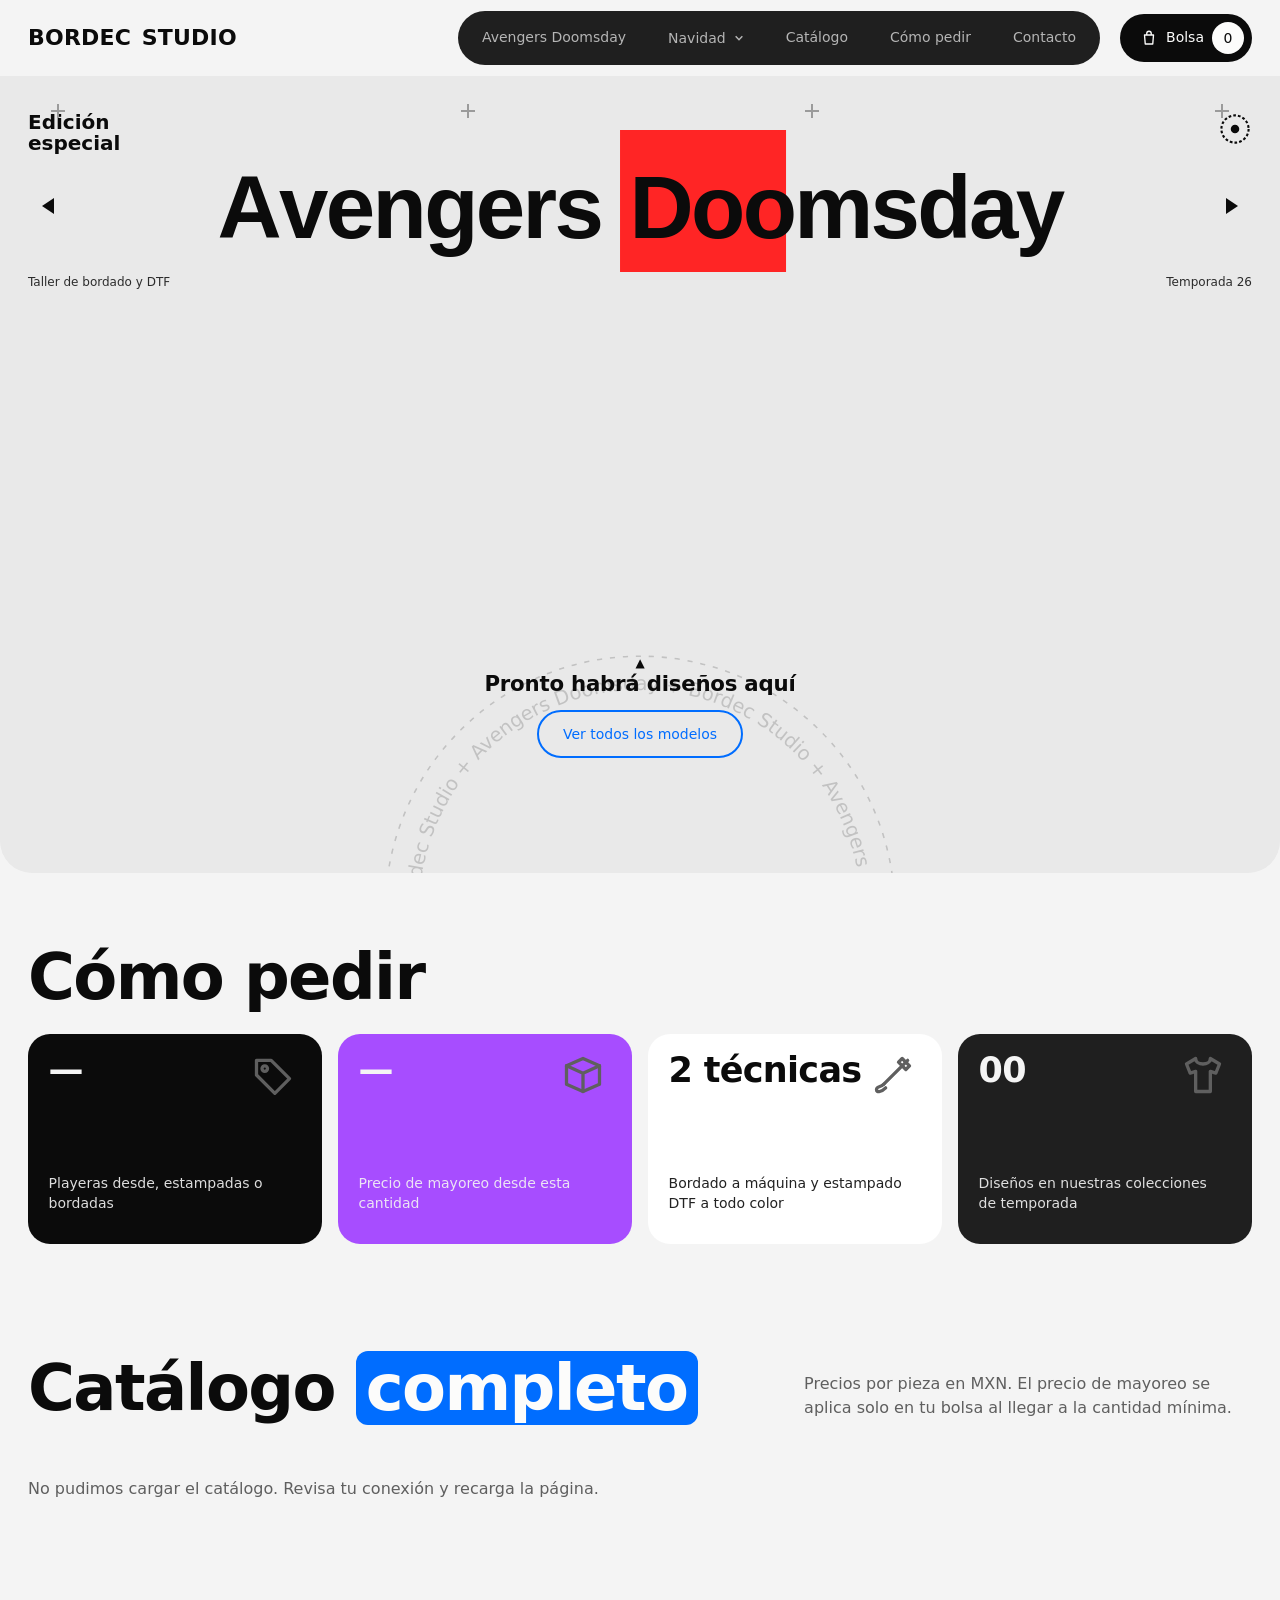
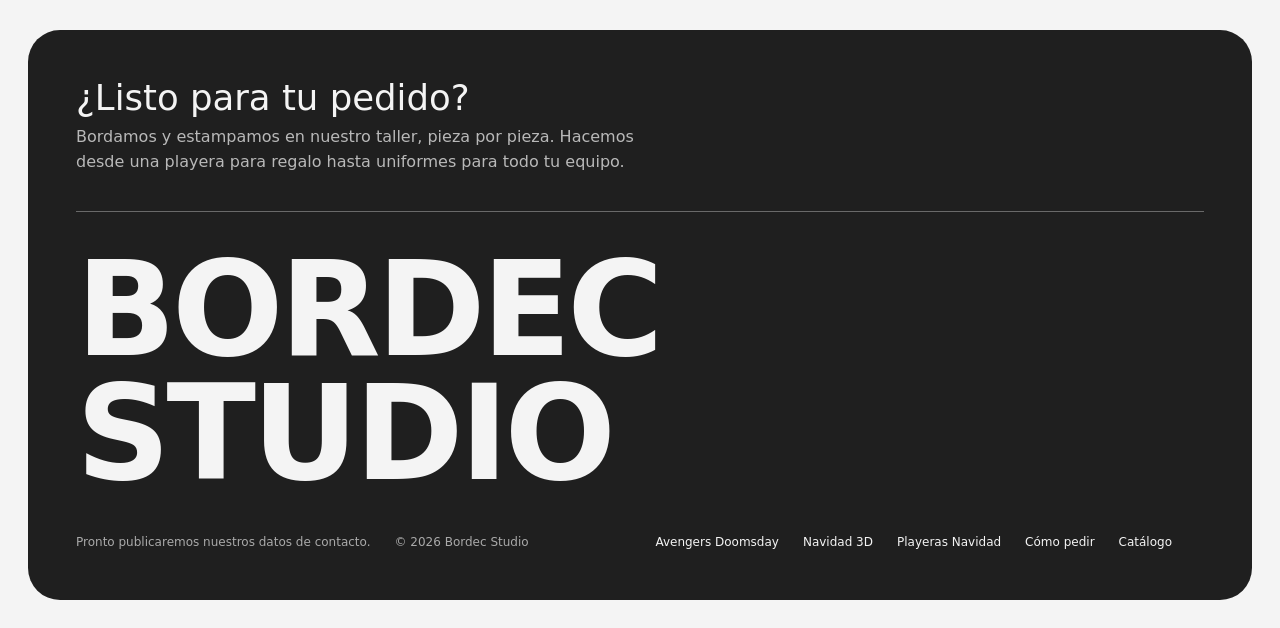
==== index.html @ e7c2f924 "Página de inicio con mosaico animado (oculta hasta publicarla) Co-Authored-By: Claude Opus 5.5 <nore" ====
<!doctype html>
<html lang="es">
<head>
<meta charset="utf-8">
<meta name="viewport" content="width=device-width, initial-scale=1, viewport-fit=cover">
<meta http-equiv="Content-Security-Policy" content="default-src 'self'; script-src 'self'; style-src 'self' 'unsafe-inline' https://fonts.googleapis.com https://api.fontshare.com; font-src 'self' https://fonts.gstatic.com https://cdn.fontshare.com; img-src 'self' data: blob: https://wrzptgalxvvonsxfpinr.supabase.co; connect-src 'self' https://wrzptgalxvvonsxfpinr.supabase.co wss://wrzptgalxvvonsxfpinr.supabase.co; object-src 'none'; frame-src 'none'; worker-src 'none'; base-uri 'self'; form-action 'self'; upgrade-insecure-requests">
<meta name="referrer" content="strict-origin-when-cross-origin">
<title>Bordec Studio</title>
<meta name="description" content="Bordado y estampado DTF: playeras, sudaderas, polos y uniformes. Elige tu prenda, talla y color y pide por WhatsApp.">
<meta name="theme-color" content="#0b0b0b">
<meta property="og:title" content="Bordec Studio">
<meta property="og:description" content="Bordado y estampado DTF: playeras, sudaderas, polos y uniformes.">
<meta property="og:type" content="website">
<meta property="og:locale" content="es_MX">
<meta property="og:url" content="https://bordecstudio.com/">
<meta property="og:image" content="https://bordecstudio.com/share.jpg">
<meta property="og:image:width" content="1200">
<meta property="og:image:height" content="630">
<meta name="twitter:card" content="summary_large_image">
<link rel="canonical" href="https://bordecstudio.com/">
<link rel="preconnect" href="https://fonts.googleapis.com">
<link rel="preconnect" href="https://fonts.gstatic.com" crossorigin>
<link rel="preconnect" href="https://api.fontshare.com">
<link rel="preconnect" href="https://cdn.fontshare.com" crossorigin>
<link rel="stylesheet" href="https://api.fontshare.com/v2/css?f[]=clash-display@500,600,700&display=swap">
<link rel="stylesheet" href="https://fonts.googleapis.com/css2?family=Kanit:wght@300;400;500;600&display=swap">
<link rel="stylesheet" href="styles.css?v=202611222333">
<link rel="icon" id="favicon" href="data:image/svg+xml,%3Csvg xmlns='http://www.w3.org/2000/svg' viewBox='0 0 32 32'%3E%3Crect width='32' height='32' rx='9' fill='%230b0b0b'/%3E%3Ccircle cx='16' cy='16' r='8' fill='none' stroke='%23f4f4f4' stroke-width='2.4' stroke-dasharray='3 2.4'/%3E%3C/svg%3E">
</head>
<body class="is-loading">
<div class="loader" aria-hidden="true"><span class="loader-mark">Bordec Studio</span></div>
<noscript><style>.loader{display:none}</style></noscript>
<a class="skip" href="#main">Saltar al contenido</a>
<a class="skip" href="#catalogo">Saltar al catálogo</a>
<svg width="0" height="0" style="position:absolute" aria-hidden="true">
  <defs>
    <linearGradient id="fold" x1="0" x2="1" y1="0" y2="0">
      <stop offset="0" stop-color="#000" stop-opacity=".22"/>
      <stop offset=".22" stop-color="#000" stop-opacity="0"/>
      <stop offset=".5" stop-color="#fff" stop-opacity=".06"/>
      <stop offset=".78" stop-color="#000" stop-opacity="0"/>
      <stop offset="1" stop-color="#000" stop-opacity=".2"/>
    </linearGradient>
    <linearGradient id="drape" x1="0" x2="0" y1="0" y2="1">
      <stop offset="0" stop-color="#000" stop-opacity=".12"/>
      <stop offset=".25" stop-color="#000" stop-opacity="0"/>
      <stop offset="1" stop-color="#000" stop-opacity=".1"/>
    </linearGradient>
    <linearGradient id="skin" x1="0" x2="1" y1="0" y2="0">
      <stop offset="0" stop-color="#8f8f8f"/>
      <stop offset=".45" stop-color="#c9c9c9"/>
      <stop offset="1" stop-color="#7e7e7e"/>
    </linearGradient>
    <radialGradient id="headShade" cx=".38" cy=".32" r=".8">
      <stop offset="0" stop-color="#dcdcdc"/>
      <stop offset="1" stop-color="#7a7a7a"/>
    </radialGradient>
  </defs>
</svg>

<div id="adminbar" class="adminbar" hidden>
  <div class="adminbar-in">
    <span class="adminbar-label">Modo edición:<span class="meta-hide">toca cualquier texto o prenda para cambiarlo</span></span>
    <div class="adminbar-actions">
      <button class="btn btn-sm btn-light" id="aNew" type="button">+ Prenda</button>
      <button class="btn btn-sm btn-light" id="aSlide" type="button">+ Tarjeta</button>
      <button class="btn btn-sm btn-ghost-light" id="aPage" type="button">Logo y contacto</button>
      <button class="btn btn-sm btn-ghost-light" id="aHero" type="button">Portada</button>
      <button class="btn btn-sm btn-ghost-light" id="aBg" type="button">Fondos</button>
      <button class="btn btn-sm btn-ghost-light" id="aImport" type="button">Importar del dashboard</button>
      <button class="btn btn-sm btn-ghost-light" id="aPreview" type="button" aria-pressed="false">Ver como cliente</button>
      <button class="btn btn-sm btn-ghost-light" id="aOut" type="button">Salir</button>
    </div>
  </div>
</div>

<header class="top" id="top">
  <div class="wrap top-in">
    <a class="brand" href="#avengers-doomsday" aria-label="Inicio">
            <span id="wordmark" class="wordmark" data-k="name">Bordec Studio</span>
    </a>
    <nav class="nav" aria-label="Secciones">
      <a href="#inicio" data-home>Inicio</a>
      <a href="#avengers-doomsday" data-col="avengers-doomsday">Avengers Doomsday</a>
      <div class="navdd" id="navXmasWrap">
        <button class="navdd-btn" id="navXmas" type="button" aria-expanded="false" aria-controls="xmasMenu">Navidad <svg viewBox="0 0 12 12" width="10" height="10" aria-hidden="true"><path d="M2 4l4 4 4-4" fill="none" stroke="currentColor" stroke-width="1.8"/></svg></button>
        <div class="navdd-menu" id="xmasMenu" hidden>
          <a href="#navidad-3d" data-col="navidad-3d">Navidad 3D</a>
          <a href="#playeras-navidad" data-col="playeras-navidad">Playeras Navidad</a>
        </div>
      </div>
      <a href="#catalogo">Catálogo</a>
      <a href="#datos">Cómo pedir</a>
      <a href="#contacto">Contacto</a>
    </nav>
    <button class="menubtn" id="menuBtn" type="button" aria-label="Abrir menú"><svg viewBox="0 0 24 24" width="20" height="20" aria-hidden="true"><path d="M4 7h16M4 12h16M4 17h16" stroke="currentColor" stroke-width="2"/></svg></button>
    <button class="bagbtn" id="bagBtn" type="button" aria-label="Abrir bolsa">
      <svg viewBox="0 0 24 24" width="18" height="18" aria-hidden="true"><path d="M6 8h12l-1 12H7L6 8Z" fill="none" stroke="currentColor" stroke-width="1.8" stroke-linejoin="round"/><path d="M9 8V6a3 3 0 0 1 6 0v2" fill="none" stroke="currentColor" stroke-width="1.8"/></svg>
      <span class="bag-label">Bolsa</span><span class="bagcount" id="bagCount">0</span>
    </button>
  </div>
</header>

<main id="main">
  <!-- HOME: a living mosaic of everything Bordec makes -->
  <section class="home" id="inicio" aria-labelledby="homeTitle" hidden>
    <div class="wrap home-head">
      <h1 class="home-title" id="homeTitle"><span data-k="home_title">Todo lo que hacemos</span></h1>
      <p class="home-pill"><span data-k="home_sub">Bordado, estampado DTF e impresión 3D</span></p>
    </div>
    <div class="home-stage"><div class="home-mosaic" id="homeMosaic"></div></div>
    <div class="wrap home-tools" id="homeTools" hidden>
      <button class="btn btn-dark" type="button" id="homeAdd">+ Cuadro</button>
      <label class="check"><input type="checkbox" id="homePub"> Mostrar el inicio al público (y abrir la página aquí)</label>
    </div>
  </section>
  <!-- HERO / WHEEL -->
  <section class="hero" id="temporada" aria-labelledby="heroTitle">
    <span class="cross" style="left:4%;top:28px" aria-hidden="true"></span>
    <span class="cross" style="left:36%;top:28px" aria-hidden="true"></span>
    <span class="cross" style="right:36%;top:28px" aria-hidden="true"></span>
    <span class="cross" style="right:4%;top:28px" aria-hidden="true"></span>
    <div class="wrap hero-top">
      <p class="hero-kicker" id="heroKicker">Edición especial</p>
      <svg class="hero-mark" viewBox="0 0 40 40" width="34" height="34" aria-hidden="true"><circle cx="20" cy="20" r="16" fill="none" stroke="currentColor" stroke-width="2.5" stroke-dasharray="3.2 2.4"/><circle cx="20" cy="20" r="5" fill="currentColor"/></svg>
    </div>
    <div class="hero-titlebox">
      <span class="hero-red" aria-hidden="true"></span>
      <button class="tri tri-l" id="wPrev" type="button" aria-label="Diseño anterior"></button>
      <h1 id="heroTitle" class="roll" aria-label="Bordec Studio"><span class="roll-word" id="rollWord" aria-hidden="true"></span></h1>
      <button class="tri tri-r" id="wNext" type="button" aria-label="Siguiente diseño"></button>
    </div>
    <div class="wrap hero-meta">
      <span data-k="eyebrow">Taller de bordado y DTF</span>
      <span id="heroLabel">Temporada 26</span>
    </div>

    <div class="wheel" id="wheel" tabindex="0" role="listbox" aria-label="Diseños de la temporada. Arrastra, toca una tarjeta o usa las flechas.">
      <div class="wheel-ring" aria-hidden="true">
        <svg viewBox="0 0 400 400"><defs><path id="ringPath" d="M200 200 m-170 0 a170 170 0 1 1 340 0 a170 170 0 1 1 -340 0"/></defs>
          <circle cx="200" cy="200" r="196" fill="none" stroke="currentColor" stroke-width="1.2" stroke-dasharray="4 6"/>
          <text><textPath href="#ringPath" id="ringText">Bordec Studio   +   Temporada 26   +   Bordec Studio   +   Temporada 26   +   </textPath></text>
        </svg>
      </div>
      <div class="wheel-cards" id="wheelCards"></div>
      <div class="wheel-pointer">
        <svg class="wp-arc" id="wArc" viewBox="0 0 440 58" role="img" aria-label=""><path id="arcPath" d="M 34 54 Q 220 4 406 54" fill="none"/><text text-anchor="middle"><textPath href="#arcPath" startOffset="50%" id="arcText"></textPath></text></svg>
        <span class="wp-arrow" aria-hidden="true">▲</span>
        <p class="wp-name" id="wName" aria-live="polite">Cargando diseños…</p>
        <p class="wp-price" id="wPrice"></p>
        <div class="wp-actions">
          <button class="btn btn-dark" id="wOpen" type="button">Elegir talla y color</button>
          <button class="btn btn-line" id="wAll" type="button">Ver todos los modelos</button>
        </div>
      </div>
    </div>
  </section>

  <!-- FACTS -->
  <section class="facts-sec" id="datos" aria-labelledby="stepsTitle">
    <div class="wrap">
      <div class="sec-head">
        <h2 id="stepsTitle" class="big"><span data-k="steps_title">Cómo pedir</span></h2>
      </div>
    </div>
    <div class="wrap facts" id="facts"></div>
  </section>

  <!-- CATALOG -->
  <section class="catalog" id="catalogo" aria-labelledby="catTitle">
    <div class="wrap">
      <div class="sec-head">
        <h2 id="catTitle" class="big"><span data-k="catalog_title">Catálogo</span> <mark class="hl">completo</mark></h2>
        <p class="sec-text" data-k="catalog_text">Precios por pieza en MXN.</p>
      </div>
      <div class="chips" id="chips" role="toolbar" aria-label="Filtrar por categoría"></div>
      <div class="grid" id="grid" aria-live="polite">
        <p class="empty">Cargando prendas…</p>
      </div>
    </div>
  </section>

</main>

<footer class="foot" id="contacto">
  <div class="wrap">
    <div class="foot-panel">
      <div class="foot-top">
        <div class="foot-cta">
          <p class="foot-cta-h" data-k="foot_cta">¿Listo para tu pedido?</p>
          <p class="foot-cta-p" data-k="about">Bordamos y estampamos en nuestro taller.</p>
        </div>
        <a class="btn foot-btn" id="footWa" href="#" target="_blank" rel="noopener">Escríbenos por WhatsApp</a>
      </div>
      <p class="foot-giant" aria-hidden="true" data-k="name">Bordec Studio</p>
      <div class="foot-bottom">
        <ul class="foot-info" id="footInfo"></ul>
        <nav class="foot-nav" aria-label="Pie de página">
          <a href="#inicio" data-home>Inicio</a>
          <a href="#avengers-doomsday">Avengers Doomsday</a>
          <a href="#navidad-3d">Navidad 3D</a>
          <a href="#playeras-navidad">Playeras Navidad</a>
          <a href="#datos">Cómo pedir</a>
          <a href="#catalogo">Catálogo</a>
        </nav>
        <div class="foot-social" id="footSocial"></div>
      </div>
    </div>
    <div class="foot-base"><button class="linkbtn" id="adminLink" type="button" hidden>Acceso para el taller</button></div>
  </div>
</footer>

<!-- Product detail (catalog items outside the season deck) -->
<dialog id="dlgProduct" class="dlg dlg-wide" aria-labelledby="pdName">
  <div class="pd">
    <div class="pd-visual" id="pdVisual"></div>
    <div class="pd-info">
      <button class="iconbtn dlg-x" type="button" data-close aria-label="Cerrar"><svg viewBox="0 0 24 24" width="20" height="20" aria-hidden="true"><path d="M6 6l12 12M18 6L6 18" stroke="currentColor" stroke-width="1.8"/></svg></button>
      <p class="box-label" id="pdCat"></p>
      <h3 id="pdName"></h3>
      <p class="pd-code" id="pdCode" hidden></p>
      <p class="pd-badge" id="pdBadge" hidden></p>
      <p class="pd-desc" id="pdDesc"></p>
      <ul class="pd-3d" id="pd3d" hidden>
        <li>Hecho en PLA, impreso en 3D</li>
        <li>Se fabrica por pedido</li>
        <li>Listo en 2 a 8 días hábiles</li>
        <li>Envío: se cotiza con tu código postal</li>
      </ul>
      <div class="pd-price"><span id="pdPrice"></span><span class="pd-ws" id="pdWs"></span></div>
      <div id="pdSizesBox"><p class="box-label">Talla</p><div class="sizes light" id="pdSizes" role="radiogroup" aria-label="Talla"></div></div>
      <div id="pdColorsBox"><p class="box-label">Color <span class="box-val" id="pdColorName"></span></p><div class="colors" id="pdColors" role="radiogroup" aria-label="Color"></div></div>
      <div class="qty">
        <label for="pdQty">Cantidad</label>
        <div class="qty-ctl">
          <button class="iconbtn" type="button" id="pdMinus" aria-label="Quitar una">−</button>
          <input id="pdQty" type="number" min="1" value="1" inputmode="numeric">
          <button class="iconbtn" type="button" id="pdPlus" aria-label="Agregar una">+</button>
        </div>
        <span class="qty-total" id="pdTotal"></span>
      </div>
      <div class="pd-actions">
        <button class="btn btn-dark" type="button" id="pdAdd">Agregar a la bolsa</button>
        <a class="btn btn-wa" id="pdWa" href="#" target="_blank" rel="noopener">Preguntar por WhatsApp</a>
      </div>
    </div>
  </div>
</dialog>

<!-- Bag -->
<dialog id="dlgBag" class="dlg drawer" aria-labelledby="bagTitle">
  <div class="drawer-in">
    <div class="drawer-head">
      <h3 id="bagTitle">Tu bolsa</h3>
      <button class="iconbtn" type="button" data-close aria-label="Cerrar bolsa"><svg viewBox="0 0 24 24" width="20" height="20" aria-hidden="true"><path d="M6 6l12 12M18 6L6 18" stroke="currentColor" stroke-width="1.8"/></svg></button>
    </div>
    <div class="bag-list" id="bagList"></div>
    <div class="bag-foot" id="bagFoot">
      <label for="bagName">Tu nombre</label>
      <input id="bagName" type="text" autocomplete="name">
      <label for="bagNotes">Detalles del diseño</label>
      <textarea id="bagNotes" rows="3" placeholder="Ej. logo en el pecho izquierdo, nombre en la espalda"></textarea>
      <div class="bag-total"><span>Total estimado</span><b id="bagTotal">$0</b></div>
      <p class="bag-note">El total final se confirma por WhatsApp junto con tu diseño.</p>
      <a class="btn btn-wa" id="bagSend" href="#" target="_blank" rel="noopener">Enviar pedido por WhatsApp</a>
      <p class="bag-err" id="bagErr" hidden></p>
    </div>
  </div>
</dialog>

<!-- Login -->
<dialog id="dlgLogin" class="dlg dlg-sm" aria-labelledby="loginTitle">
  <form id="loginForm" class="form" novalidate>
    <div class="drawer-head">
      <h3 id="loginTitle">Acceso para el taller</h3>
      <button class="iconbtn" type="button" data-close aria-label="Cerrar"><svg viewBox="0 0 24 24" width="20" height="20" aria-hidden="true"><path d="M6 6l12 12M18 6L6 18" stroke="currentColor" stroke-width="1.8"/></svg></button>
    </div>
    <p class="form-help">Entra con la misma cuenta de tu dashboard de Bordec Studio.</p>
    <label for="lgEmail">Correo</label>
    <input id="lgEmail" type="email" autocomplete="username" required>
    <label for="lgPass">Contraseña</label>
    <input id="lgPass" type="password" autocomplete="current-password" required>
    <p class="form-err" id="lgErr" hidden></p>
    <button class="btn btn-dark" type="submit" id="lgBtn">Entrar a editar</button>
  </form>
</dialog>

<!-- Product editor -->
<dialog id="dlgEdit" class="dlg dlg-wide" aria-labelledby="edTitle">
  <form id="edForm" class="ed" novalidate>
    <div class="ed-preview">
      <div id="edPreview"></div>
      <p class="form-help">Vista previa</p>
    </div>
    <div class="ed-fields form">
      <div class="drawer-head">
        <h3 id="edTitle">Editar prenda</h3>
        <button class="iconbtn" type="button" data-close aria-label="Cerrar"><svg viewBox="0 0 24 24" width="20" height="20" aria-hidden="true"><path d="M6 6l12 12M18 6L6 18" stroke="currentColor" stroke-width="1.8"/></svg></button>
      </div>
      <label for="edName">Nombre</label>
      <input id="edName" type="text" required>
      <div class="two">
        <div><label for="edCat">Categoría</label><input id="edCat" type="text" list="catList"><datalist id="catList"></datalist></div>
        <div><label for="edGarment">Tipo de prenda</label>
          <select id="edGarment">
            <option value="tee">Playera regular</option>
            <option value="oversized">Playera oversized</option>
            <option value="longsleeve">Playera manga larga</option>
            <option value="polo">Polo</option>
            <option value="shirt-short">Camisa manga corta</option>
            <option value="shirt">Camisa manga larga</option>
            <option value="crewneck">Sudadera sin gorro</option>
            <option value="hoodie">Sudadera con gorro</option>
            <option value="sheet">Hoja (stickers / tatuajes)</option>
            <option value="photo">Solo la foto</option>
            <option value="print3d">Pieza impresa en 3D (PLA)</option>
          </select>
        </div>
      </div>
      <label for="edDesc">Descripción</label>
      <textarea id="edDesc" rows="3"></textarea>
      <div class="three">
        <div><label for="edPrice">Precio</label><input id="edPrice" type="number" min="0" inputmode="decimal"></div>
        <div><label for="edWs">Precio mayoreo</label><input id="edWs" type="number" min="0" inputmode="decimal"></div>
        <div><label for="edWsMin">Desde (piezas)</label><input id="edWsMin" type="number" min="0" inputmode="numeric"></div>
      </div>
      <p class="form-help">Con precio 0 la prenda se muestra como «Cotizar».</p>
      <label for="edSizes">Tallas</label>
      <input id="edSizes" type="text" placeholder="S, M, L, XL, XXL">
      <label for="edColors">Colores disponibles</label>
      <input id="edColors" type="text" placeholder="Negro #141414, Blanco #f1f1f1">
      <p class="form-help">Separa con comas. Cada color lleva su nombre y su código, por ejemplo «Rojo #ff2525».</p>
      <span class="label" id="edColorLbl">Color principal de la prenda</span>
      <div class="swatches" id="edSwatches" role="group" aria-labelledby="edColorLbl"></div>
      <span class="label">Diseño o estampado (para el dibujo)</span>
      <div class="photo-row">
        <img src="data:image/svg+xml,%3Csvg xmlns=%27http://www.w3.org/2000/svg%27/%3E" id="edImg" alt="" hidden>
        <label class="btn btn-sm btn-outline" for="edFile">Subir diseño</label>
        <input id="edFile" type="file" accept="image/*" hidden>
        <button class="btn btn-sm btn-ghost" type="button" id="edImgDel" hidden>Quitar</button>
      </div>
      <span class="label">Foto del producto</span>
      <div class="photo-row">
        <img src="data:image/svg+xml,%3Csvg xmlns=%27http://www.w3.org/2000/svg%27/%3E" id="edModel" alt="" hidden>
        <label class="btn btn-sm btn-outline" for="edModelFile">Subir foto del producto</label>
        <input id="edModelFile" type="file" accept="image/*" hidden>
        <button class="btn btn-sm btn-ghost" type="button" id="edModelDel" hidden>Quitar</button>
      </div>
      <p class="form-help">Foto vertical (formato 4:5) de la prenda o de alguien usándola. Se muestra en la rueda de portada, en el catálogo y en la ventana de compra. Sin foto se usa el dibujo.</p>
      <div class="two">
        <div><label for="edBadge">Etiqueta (opcional)</label><input id="edBadge" type="text" placeholder="Ej. Nuevo"></div>
        <div><label for="edSort">Orden</label><input id="edSort" type="number" inputmode="numeric"></div>
      </div>
      <label for="edCollection">Colección (aparece en su rueda de portada)</label>
      <select id="edCollection">
        <option value="">Ninguna (solo catálogo)</option>
        <option value="avengers-doomsday">Avengers Doomsday</option>
        <option value="navidad-3d">Navidad 3D</option>
        <option value="playeras-navidad">Playeras Navidad</option>
      </select>
      <label class="check"><input id="edVisible" type="checkbox"> Visible en la página</label>
      <p class="form-err" id="edErr" hidden></p>
      <div class="ed-actions">
        <button class="btn btn-dark" type="submit" id="edSave">Guardar prenda</button>
        <button class="btn btn-ghost danger" type="button" id="edDel">Eliminar</button>
      </div>
      <div class="confirm" id="edConfirm" hidden>
        <p id="edConfirmText"></p>
        <div class="ed-actions">
          <button class="btn btn-danger" type="button" id="edDelYes">Sí, eliminar</button>
          <button class="btn btn-ghost" type="button" id="edDelNo">Conservar</button>
        </div>
      </div>
    </div>
  </form>
</dialog>

<!-- Page settings -->
<dialog id="dlgPage" class="dlg dlg-md" aria-labelledby="pgTitle">
  <form id="pgForm" class="form" novalidate>
    <div class="drawer-head">
      <h3 id="pgTitle">Logo y contacto</h3>
      <button class="iconbtn" type="button" data-close aria-label="Cerrar"><svg viewBox="0 0 24 24" width="20" height="20" aria-hidden="true"><path d="M6 6l12 12M18 6L6 18" stroke="currentColor" stroke-width="1.8"/></svg></button>
    </div>
    <span class="label">Logo</span>
    <div class="photo-row">
      <img src="data:image/svg+xml,%3Csvg xmlns=%27http://www.w3.org/2000/svg%27/%3E" id="pgLogo" alt="Logo actual" hidden>
      <label class="btn btn-sm btn-outline" for="pgFile">Subir logo</label>
      <input id="pgFile" type="file" accept="image/*" hidden>
      <button class="btn btn-sm btn-ghost" type="button" id="pgLogoDel" hidden>Quitar logo</button>
    </div>
    <p class="form-help">Sin logo se muestra el nombre del negocio.</p>
    <span class="label">Icono de la pestaña del navegador</span>
    <div class="photo-row">
      <img src="data:image/svg+xml,%3Csvg xmlns=%27http://www.w3.org/2000/svg%27/%3E" id="pgFav" alt="Icono actual" hidden>
      <label class="btn btn-sm btn-outline" for="pgFavFile">Subir icono</label>
      <input id="pgFavFile" type="file" accept="image/*" hidden>
      <button class="btn btn-sm btn-ghost" type="button" id="pgFavDel" hidden>Quitar icono</button>
    </div>
    <p class="form-help">Es el cuadrito que sale junto al nombre en la pestaña. Usa una imagen cuadrada (PNG). Sin icono se usa tu logo.</p>
    <label for="pgName">Nombre del negocio</label>
    <input id="pgName" type="text">
    <label for="pgWa">WhatsApp para pedidos</label>
    <input id="pgWa" type="tel" inputmode="tel" placeholder="10 dígitos, ej. 2461234567">
    <div class="two">
      <div><label for="pgIg">Instagram</label><input id="pgIg" type="url" placeholder="https://instagram.com/…"></div>
      <div><label for="pgFb">Facebook</label><input id="pgFb" type="url" placeholder="https://facebook.com/…"></div>
    </div>
    <div class="two">
      <div><label for="pgTk">TikTok</label><input id="pgTk" type="url" placeholder="https://tiktok.com/@…"></div>
      <div><label for="pgEmail">Correo</label><input id="pgEmail" type="email"></div>
    </div>
    <label for="pgLoc">Ubicación</label>
    <input id="pgLoc" type="text" placeholder="Ciudad, estado o dirección">
    <label for="pgHours">Horario</label>
    <input id="pgHours" type="text" placeholder="Lun a sáb, 10:00 a 19:00">
    <p class="form-err" id="pgErr" hidden></p>
    <button class="btn btn-dark" type="submit">Guardar cambios</button>
  </form>
</dialog>

<dialog id="dlgMenu" class="dlg drawer menu-drawer" aria-label="Menú">
  <div class="drawer-in">
    <div class="drawer-head"><h3>Menú</h3><button class="iconbtn" type="button" data-close aria-label="Cerrar menú"><svg viewBox="0 0 24 24" width="20" height="20" aria-hidden="true"><path d="M6 6l12 12M18 6L6 18" stroke="currentColor" stroke-width="1.8"/></svg></button></div>
    <nav class="mnav" aria-label="Secciones">
      <a href="#inicio" data-home>Inicio</a>
      <a href="#avengers-doomsday" data-col="avengers-doomsday">Avengers Doomsday</a>
      <p class="mnav-group">Navidad</p>
      <a href="#navidad-3d" data-col="navidad-3d" class="sub">Navidad 3D</a>
      <a href="#playeras-navidad" data-col="playeras-navidad" class="sub">Playeras Navidad</a>
      <a href="#catalogo">Catálogo</a>
      <a href="#datos">Cómo pedir</a>
      <a href="#contacto">Contacto</a>
    </nav>
  </div>
</dialog>

<!-- Hero editor -->
<dialog id="dlgHero" class="dlg dlg-md" aria-labelledby="hrTitle">
  <form id="hrForm" class="form" novalidate>
    <div class="drawer-head">
      <h3 id="hrTitle">Portada</h3>
      <button class="iconbtn" type="button" data-close aria-label="Cerrar"><svg viewBox="0 0 24 24" width="20" height="20" aria-hidden="true"><path d="M6 6l12 12M18 6L6 18" stroke="currentColor" stroke-width="1.8"/></svg></button>
    </div>
    <p class="form-help" id="hrCol"></p>
    <label class="check"><input id="hrPublic" type="checkbox"> Mostrar esta colección al público</label>
    <p class="form-help">Si la desmarcas, tus clientes no la ven: desaparece del menú, del pie y del catálogo. Tú la sigues viendo y editando.</p>
    <label class="check"><input id="hrShowHead" type="checkbox"> Mostrar el apartado del título (textos y título grande)</label>
    <label for="hrWord">Título grande</label>
    <input id="hrWord" type="text" maxlength="24">
    <div class="two">
      <div><label for="hrKicker">Texto de arriba a la izquierda</label><input id="hrKicker" type="text" maxlength="40"></div>
      <div><label for="hrLabel">Etiqueta de la derecha</label><input id="hrLabel" type="text" maxlength="40"></div>
    </div>
    <label for="hrLeft">Etiqueta de la izquierda</label>
    <input id="hrLeft" type="text" maxlength="40">
    <div class="two">
      <div><label for="hrFont">Tipografía del título</label>
        <select id="hrFont"></select></div>
      <div><label for="hrSize">Tamaño del título <span id="hrSizeVal"></span></label>
        <input id="hrSize" type="range" min="50" max="140" step="5"></div>
    </div>
    <label class="check"><input id="hrRoll" type="checkbox"> Animar las letras del título (giro)</label>
    <span class="label">Elementos del fondo</span>
    <label class="check"><input id="hrRed" type="checkbox"> Franja de color detrás del título</label>
    <div class="swatches" id="hrRedSw"><button type="button" class="sw" data-c="#ff2525" aria-label="Color #ff2525"></button><button type="button" class="sw" data-c="#006dff" aria-label="Color #006dff"></button><button type="button" class="sw" data-c="#a74dff" aria-label="Color #a74dff"></button><button type="button" class="sw" data-c="#14d600" aria-label="Color #14d600"></button><button type="button" class="sw" data-c="#0b0b0b" aria-label="Color #0b0b0b"></button><button type="button" class="sw" data-c="#1f1f1f" aria-label="Color #1f1f1f"></button><button type="button" class="sw" data-c="#9b9b9b" aria-label="Color #9b9b9b"></button><button type="button" class="sw" data-c="#f4f4f4" aria-label="Color #f4f4f4"></button><button type="button" class="sw" data-c="#ffffff" aria-label="Color #ffffff"></button><input type="color" id="hrRedColor" aria-label="Otro color de franja"></div>
    <label class="check"><input id="hrCross" type="checkbox"> Marcas «+»</label>
    <label class="check"><input id="hrMark" type="checkbox"> Sello de la esquina</label>
    <label class="check"><input id="hrRing" type="checkbox"> Círculo punteado con texto</label>
    <label class="check"><input id="hrArrows" type="checkbox"> Triángulos ◀ ▶</label>
    <span class="label">Botones de la portada</span>
    <div class="two">
      <div><label for="hbAText">Texto del botón principal</label><input id="hbAText" type="text" maxlength="32"></div>
      <div><label for="hbBText">Texto del botón de contorno</label><input id="hbBText" type="text" maxlength="32"></div>
    </div>
    <label for="hbShip">Texto curvo general (envío), para las tarjetas que no tengan uno propio</label>
    <input id="hbShip" type="text" maxlength="48">
    <span class="label">Color del botón principal</span>
    <div class="swatches" id="hbASw"><button type="button" class="sw" data-c="#0b0b0b" aria-label="Color #0b0b0b"></button><button type="button" class="sw" data-c="#1f1f1f" aria-label="Color #1f1f1f"></button><button type="button" class="sw" data-c="#f4f4f4" aria-label="Color #f4f4f4"></button><button type="button" class="sw" data-c="#ffffff" aria-label="Color #ffffff"></button><button type="button" class="sw" data-c="#ff2525" aria-label="Color #ff2525"></button><button type="button" class="sw" data-c="#006dff" aria-label="Color #006dff"></button><button type="button" class="sw" data-c="#a74dff" aria-label="Color #a74dff"></button><button type="button" class="sw" data-c="#14d600" aria-label="Color #14d600"></button><button type="button" class="sw" data-c="#9b9b9b" aria-label="Color #9b9b9b"></button><input type="color" id="hbAColor" aria-label="Otro color del botón principal"></div>
    <button class="btn btn-sm btn-ghost hb-auto" type="button" id="hbAAuto">Color automático</button>
    <label class="check"><input id="hbBShow" type="checkbox"> Mostrar el botón de contorno</label>
    <span class="label">Color del contorno y su texto</span>
    <div class="swatches" id="hbBSw"><button type="button" class="sw" data-c="#0b0b0b" aria-label="Color #0b0b0b"></button><button type="button" class="sw" data-c="#1f1f1f" aria-label="Color #1f1f1f"></button><button type="button" class="sw" data-c="#f4f4f4" aria-label="Color #f4f4f4"></button><button type="button" class="sw" data-c="#ffffff" aria-label="Color #ffffff"></button><button type="button" class="sw" data-c="#ff2525" aria-label="Color #ff2525"></button><button type="button" class="sw" data-c="#006dff" aria-label="Color #006dff"></button><button type="button" class="sw" data-c="#a74dff" aria-label="Color #a74dff"></button><button type="button" class="sw" data-c="#14d600" aria-label="Color #14d600"></button><button type="button" class="sw" data-c="#9b9b9b" aria-label="Color #9b9b9b"></button><input type="color" id="hbBColor" aria-label="Otro color del contorno"></div>
    <button class="btn btn-sm btn-ghost hb-auto" type="button" id="hbBAuto">Color automático</button>
    <p class="form-help">Los cambios se ven al instante. Toca «Guardar portada» para publicarlos.</p>
    <div class="ed-actions">
      <button class="btn btn-dark" type="submit">Guardar portada</button>
      <button class="btn btn-ghost" type="button" id="hrReset">Restaurar original</button>
    </div>
  </form>
</dialog>

<!-- Backgrounds editor -->
<dialog id="dlgBg" class="dlg dlg-md" aria-labelledby="bgTitle">
  <form id="bgForm" class="form" novalidate>
    <div class="drawer-head">
      <h3 id="bgTitle">Fondos</h3>
      <button class="iconbtn" type="button" data-close aria-label="Cerrar"><svg viewBox="0 0 24 24" width="20" height="20" aria-hidden="true"><path d="M6 6l12 12M18 6L6 18" stroke="currentColor" stroke-width="1.8"/></svg></button>
    </div>
    <p class="form-help" id="bgCol"></p>
    <p class="form-help">Elige un color o una imagen para el fondo de cada sección. Con color, las letras cambian a claras u oscuras solas; con imagen, tú eliges cómo se ven las letras.</p>
      <div class="bgrow" data-sec="page">
        <span class="bgrow-l">Página</span>
        <div class="swatches"><button type="button" class="sw" data-c="#0b0b0b" aria-label="Página: #0b0b0b"></button><button type="button" class="sw" data-c="#1f1f1f" aria-label="Página: #1f1f1f"></button><button type="button" class="sw" data-c="#3a3a3a" aria-label="Página: #3a3a3a"></button><button type="button" class="sw" data-c="#9b9b9b" aria-label="Página: #9b9b9b"></button><button type="button" class="sw" data-c="#e9e9e9" aria-label="Página: #e9e9e9"></button><button type="button" class="sw" data-c="#f4f4f4" aria-label="Página: #f4f4f4"></button><button type="button" class="sw" data-c="#ffffff" aria-label="Página: #ffffff"></button><button type="button" class="sw" data-c="#ff2525" aria-label="Página: #ff2525"></button><button type="button" class="sw" data-c="#006dff" aria-label="Página: #006dff"></button><button type="button" class="sw" data-c="#a74dff" aria-label="Página: #a74dff"></button><button type="button" class="sw" data-c="#14d600" aria-label="Página: #14d600"></button><input type="color" aria-label="Página: otro color"><button type="button" class="btn btn-sm btn-ghost bg-reset">Original</button></div>
      </div>
      <div class="bgrow" data-sec="header">
        <span class="bgrow-l">Menú de arriba</span>
        <div class="swatches"><button type="button" class="sw" data-c="#0b0b0b" aria-label="Menú de arriba: #0b0b0b"></button><button type="button" class="sw" data-c="#1f1f1f" aria-label="Menú de arriba: #1f1f1f"></button><button type="button" class="sw" data-c="#3a3a3a" aria-label="Menú de arriba: #3a3a3a"></button><button type="button" class="sw" data-c="#9b9b9b" aria-label="Menú de arriba: #9b9b9b"></button><button type="button" class="sw" data-c="#e9e9e9" aria-label="Menú de arriba: #e9e9e9"></button><button type="button" class="sw" data-c="#f4f4f4" aria-label="Menú de arriba: #f4f4f4"></button><button type="button" class="sw" data-c="#ffffff" aria-label="Menú de arriba: #ffffff"></button><button type="button" class="sw" data-c="#ff2525" aria-label="Menú de arriba: #ff2525"></button><button type="button" class="sw" data-c="#006dff" aria-label="Menú de arriba: #006dff"></button><button type="button" class="sw" data-c="#a74dff" aria-label="Menú de arriba: #a74dff"></button><button type="button" class="sw" data-c="#14d600" aria-label="Menú de arriba: #14d600"></button><input type="color" aria-label="Menú de arriba: otro color"><button type="button" class="btn btn-sm btn-ghost bg-reset">Original</button></div>
      </div>
      <div class="bgrow" data-sec="hero">
        <span class="bgrow-l">Portada</span>
        <div class="swatches"><button type="button" class="sw" data-c="#0b0b0b" aria-label="Portada: #0b0b0b"></button><button type="button" class="sw" data-c="#1f1f1f" aria-label="Portada: #1f1f1f"></button><button type="button" class="sw" data-c="#3a3a3a" aria-label="Portada: #3a3a3a"></button><button type="button" class="sw" data-c="#9b9b9b" aria-label="Portada: #9b9b9b"></button><button type="button" class="sw" data-c="#e9e9e9" aria-label="Portada: #e9e9e9"></button><button type="button" class="sw" data-c="#f4f4f4" aria-label="Portada: #f4f4f4"></button><button type="button" class="sw" data-c="#ffffff" aria-label="Portada: #ffffff"></button><button type="button" class="sw" data-c="#ff2525" aria-label="Portada: #ff2525"></button><button type="button" class="sw" data-c="#006dff" aria-label="Portada: #006dff"></button><button type="button" class="sw" data-c="#a74dff" aria-label="Portada: #a74dff"></button><button type="button" class="sw" data-c="#14d600" aria-label="Portada: #14d600"></button><input type="color" aria-label="Portada: otro color"><button type="button" class="btn btn-sm btn-ghost bg-reset">Original</button></div>
      </div>
      <div class="bgrow" data-sec="facts">
        <span class="bgrow-l">Cómo pedir (pasos)</span>
        <div class="swatches"><button type="button" class="sw" data-c="#0b0b0b" aria-label="Datos: #0b0b0b"></button><button type="button" class="sw" data-c="#1f1f1f" aria-label="Datos: #1f1f1f"></button><button type="button" class="sw" data-c="#3a3a3a" aria-label="Datos: #3a3a3a"></button><button type="button" class="sw" data-c="#9b9b9b" aria-label="Datos: #9b9b9b"></button><button type="button" class="sw" data-c="#e9e9e9" aria-label="Datos: #e9e9e9"></button><button type="button" class="sw" data-c="#f4f4f4" aria-label="Datos: #f4f4f4"></button><button type="button" class="sw" data-c="#ffffff" aria-label="Datos: #ffffff"></button><button type="button" class="sw" data-c="#ff2525" aria-label="Datos: #ff2525"></button><button type="button" class="sw" data-c="#006dff" aria-label="Datos: #006dff"></button><button type="button" class="sw" data-c="#a74dff" aria-label="Datos: #a74dff"></button><button type="button" class="sw" data-c="#14d600" aria-label="Datos: #14d600"></button><input type="color" aria-label="Datos: otro color"><button type="button" class="btn btn-sm btn-ghost bg-reset">Original</button></div>
      </div>
      <div class="bgrow" data-sec="catalog">
        <span class="bgrow-l">Catálogo</span>
        <div class="swatches"><button type="button" class="sw" data-c="#0b0b0b" aria-label="Catálogo: #0b0b0b"></button><button type="button" class="sw" data-c="#1f1f1f" aria-label="Catálogo: #1f1f1f"></button><button type="button" class="sw" data-c="#3a3a3a" aria-label="Catálogo: #3a3a3a"></button><button type="button" class="sw" data-c="#9b9b9b" aria-label="Catálogo: #9b9b9b"></button><button type="button" class="sw" data-c="#e9e9e9" aria-label="Catálogo: #e9e9e9"></button><button type="button" class="sw" data-c="#f4f4f4" aria-label="Catálogo: #f4f4f4"></button><button type="button" class="sw" data-c="#ffffff" aria-label="Catálogo: #ffffff"></button><button type="button" class="sw" data-c="#ff2525" aria-label="Catálogo: #ff2525"></button><button type="button" class="sw" data-c="#006dff" aria-label="Catálogo: #006dff"></button><button type="button" class="sw" data-c="#a74dff" aria-label="Catálogo: #a74dff"></button><button type="button" class="sw" data-c="#14d600" aria-label="Catálogo: #14d600"></button><input type="color" aria-label="Catálogo: otro color"><button type="button" class="btn btn-sm btn-ghost bg-reset">Original</button></div>
      </div>
      <div class="bgrow" data-sec="footer">
        <span class="bgrow-l">Contacto y pie</span>
        <div class="swatches"><button type="button" class="sw" data-c="#0b0b0b" aria-label="Contacto y pie: #0b0b0b"></button><button type="button" class="sw" data-c="#1f1f1f" aria-label="Contacto y pie: #1f1f1f"></button><button type="button" class="sw" data-c="#3a3a3a" aria-label="Contacto y pie: #3a3a3a"></button><button type="button" class="sw" data-c="#9b9b9b" aria-label="Contacto y pie: #9b9b9b"></button><button type="button" class="sw" data-c="#e9e9e9" aria-label="Contacto y pie: #e9e9e9"></button><button type="button" class="sw" data-c="#f4f4f4" aria-label="Contacto y pie: #f4f4f4"></button><button type="button" class="sw" data-c="#ffffff" aria-label="Contacto y pie: #ffffff"></button><button type="button" class="sw" data-c="#ff2525" aria-label="Contacto y pie: #ff2525"></button><button type="button" class="sw" data-c="#006dff" aria-label="Contacto y pie: #006dff"></button><button type="button" class="sw" data-c="#a74dff" aria-label="Contacto y pie: #a74dff"></button><button type="button" class="sw" data-c="#14d600" aria-label="Contacto y pie: #14d600"></button><input type="color" aria-label="Contacto y pie: otro color"><button type="button" class="btn btn-sm btn-ghost bg-reset">Original</button></div>
      </div>

    <span class="label">Tarjetas del catálogo (igual en todas las colecciones)</span>
      <div class="cardrow" data-card="bg">
        <span class="bgrow-l">Fondo de la tarjeta</span>
        <div class="swatches"><button type="button" class="sw" data-c="#0b0b0b" aria-label="Fondo de la tarjeta: #0b0b0b"></button><button type="button" class="sw" data-c="#1f1f1f" aria-label="Fondo de la tarjeta: #1f1f1f"></button><button type="button" class="sw" data-c="#3a3a3a" aria-label="Fondo de la tarjeta: #3a3a3a"></button><button type="button" class="sw" data-c="#9b9b9b" aria-label="Fondo de la tarjeta: #9b9b9b"></button><button type="button" class="sw" data-c="#e9e9e9" aria-label="Fondo de la tarjeta: #e9e9e9"></button><button type="button" class="sw" data-c="#f4f4f4" aria-label="Fondo de la tarjeta: #f4f4f4"></button><button type="button" class="sw" data-c="#ffffff" aria-label="Fondo de la tarjeta: #ffffff"></button><button type="button" class="sw" data-c="#ff2525" aria-label="Fondo de la tarjeta: #ff2525"></button><button type="button" class="sw" data-c="#006dff" aria-label="Fondo de la tarjeta: #006dff"></button><button type="button" class="sw" data-c="#a74dff" aria-label="Fondo de la tarjeta: #a74dff"></button><button type="button" class="sw" data-c="#14d600" aria-label="Fondo de la tarjeta: #14d600"></button><input type="color" aria-label="Otro color: Fondo de la tarjeta"></div>
        <button class="btn btn-sm btn-ghost hb-auto" type="button" data-card-auto>Automático</button>
      </div>
      <div class="cardrow" data-card="panel">
        <span class="bgrow-l">Fondo detrás de la foto</span>
        <div class="swatches"><button type="button" class="sw" data-c="#0b0b0b" aria-label="Fondo detrás de la foto: #0b0b0b"></button><button type="button" class="sw" data-c="#1f1f1f" aria-label="Fondo detrás de la foto: #1f1f1f"></button><button type="button" class="sw" data-c="#3a3a3a" aria-label="Fondo detrás de la foto: #3a3a3a"></button><button type="button" class="sw" data-c="#9b9b9b" aria-label="Fondo detrás de la foto: #9b9b9b"></button><button type="button" class="sw" data-c="#e9e9e9" aria-label="Fondo detrás de la foto: #e9e9e9"></button><button type="button" class="sw" data-c="#f4f4f4" aria-label="Fondo detrás de la foto: #f4f4f4"></button><button type="button" class="sw" data-c="#ffffff" aria-label="Fondo detrás de la foto: #ffffff"></button><button type="button" class="sw" data-c="#ff2525" aria-label="Fondo detrás de la foto: #ff2525"></button><button type="button" class="sw" data-c="#006dff" aria-label="Fondo detrás de la foto: #006dff"></button><button type="button" class="sw" data-c="#a74dff" aria-label="Fondo detrás de la foto: #a74dff"></button><button type="button" class="sw" data-c="#14d600" aria-label="Fondo detrás de la foto: #14d600"></button><input type="color" aria-label="Otro color: Fondo detrás de la foto"></div>
        <button class="btn btn-sm btn-ghost hb-auto" type="button" data-card-auto>Automático</button>
      </div>
      <div class="cardrow" data-card="btn">
        <span class="bgrow-l">Botón «Elegir»</span>
        <div class="swatches"><button type="button" class="sw" data-c="#0b0b0b" aria-label="Botón «Elegir»: #0b0b0b"></button><button type="button" class="sw" data-c="#1f1f1f" aria-label="Botón «Elegir»: #1f1f1f"></button><button type="button" class="sw" data-c="#3a3a3a" aria-label="Botón «Elegir»: #3a3a3a"></button><button type="button" class="sw" data-c="#9b9b9b" aria-label="Botón «Elegir»: #9b9b9b"></button><button type="button" class="sw" data-c="#e9e9e9" aria-label="Botón «Elegir»: #e9e9e9"></button><button type="button" class="sw" data-c="#f4f4f4" aria-label="Botón «Elegir»: #f4f4f4"></button><button type="button" class="sw" data-c="#ffffff" aria-label="Botón «Elegir»: #ffffff"></button><button type="button" class="sw" data-c="#ff2525" aria-label="Botón «Elegir»: #ff2525"></button><button type="button" class="sw" data-c="#006dff" aria-label="Botón «Elegir»: #006dff"></button><button type="button" class="sw" data-c="#a74dff" aria-label="Botón «Elegir»: #a74dff"></button><button type="button" class="sw" data-c="#14d600" aria-label="Botón «Elegir»: #14d600"></button><input type="color" aria-label="Otro color: Botón «Elegir»"></div>
        <button class="btn btn-sm btn-ghost hb-auto" type="button" data-card-auto>Automático</button>
      </div>
    <div class="ed-actions">
      <button class="btn btn-dark" type="submit">Guardar fondos</button>
      <button class="btn btn-ghost" type="button" id="bgReset">Restaurar todos</button>
    </div>
  </form>
</dialog>

<!-- Wheel card editor -->
<dialog id="dlgSlide" class="dlg dlg-wide" aria-labelledby="slTitle">
  <form id="slForm" class="ed" novalidate>
    <div class="ed-preview sl-preview"><div class="sl-card" id="slPreview"></div><p class="form-help">Vista previa de la tarjeta (tamaño real en la rueda)</p></div>
    <div class="ed-fields form">
      <div class="drawer-head">
        <h3 id="slTitle">Tarjeta de la rueda</h3>
        <button class="iconbtn" type="button" data-close aria-label="Cerrar"><svg viewBox="0 0 24 24" width="20" height="20" aria-hidden="true"><path d="M6 6l12 12M18 6L6 18" stroke="currentColor" stroke-width="1.8"/></svg></button>
      </div>
      <p class="form-help" id="slPos"></p>
      <label for="slProduct">Producto que abre esta tarjeta</label>
      <select id="slProduct"></select>
      <p class="form-help">Al tocar la tarjeta se abre este producto con sus tallas, colores y precio.</p>
      <label for="slText">Nombre que aparece debajo de la rueda</label>
      <input id="slText" type="text" maxlength="60" placeholder="Usa el nombre del producto">
      <label for="slShip">Texto curvo sobre la flecha (envío)</label>
      <input id="slShip" type="text" maxlength="48" placeholder="Vacío = usa el texto general de Portada">
      <button class="btn btn-sm btn-outline hb-auto" type="button" id="slEditProd">Editar precio y datos del producto</button>
      <span class="label">Imagen de la tarjeta</span>
      <div class="photo-row">
        <img src="data:image/svg+xml,%3Csvg xmlns=%27http://www.w3.org/2000/svg%27/%3E" id="slImg" alt="" hidden>
        <label class="btn btn-sm btn-outline" for="slFile">Subir imagen completa</label>
        <input id="slFile" type="file" accept="image/*" hidden>
        <button class="btn btn-sm btn-ghost" type="button" id="slImgDel" hidden>Quitar imagen</button>
      </div>
      <p class="form-help">Cubre toda la tarjeta (vertical, 210 × 286, proporción 3:4). Sin imagen se usa la foto o el dibujo del producto.</p>
      <span class="label" id="slBgLbl">Fondo de la tarjeta</span>
      <div class="swatches" id="slBg" role="group" aria-labelledby="slBgLbl"><button type="button" class="sw" data-c="#f4f4f4" aria-label="Fondo #f4f4f4"></button><button type="button" class="sw" data-c="#ffffff" aria-label="Fondo #ffffff"></button><button type="button" class="sw" data-c="#e9e9e9" aria-label="Fondo #e9e9e9"></button><button type="button" class="sw" data-c="#9b9b9b" aria-label="Fondo #9b9b9b"></button><button type="button" class="sw" data-c="#1f1f1f" aria-label="Fondo #1f1f1f"></button><button type="button" class="sw" data-c="#0b0b0b" aria-label="Fondo #0b0b0b"></button><button type="button" class="sw" data-c="#ff2525" aria-label="Fondo #ff2525"></button><button type="button" class="sw" data-c="#006dff" aria-label="Fondo #006dff"></button><button type="button" class="sw" data-c="#a74dff" aria-label="Fondo #a74dff"></button><button type="button" class="sw" data-c="#14d600" aria-label="Fondo #14d600"></button><input type="color" id="slBgColor" aria-label="Otro color"><button type="button" class="btn btn-sm btn-ghost" id="slBgAuto">Automático</button></div>
      <div class="ed-actions sl-move">
        <button class="btn btn-sm btn-outline" type="button" id="slLeft">← Mover a la izquierda</button>
        <button class="btn btn-sm btn-outline" type="button" id="slRight">Mover a la derecha</button>
      </div>
      <p class="form-err" id="slErr" hidden></p>
      <div class="ed-actions">
        <button class="btn btn-dark" type="submit">Guardar tarjeta</button>
        <button class="btn btn-ghost danger" type="button" id="slDel">Quitar tarjeta</button>
      </div>
      <div class="confirm" id="slConfirm" hidden>
        <p>¿Quitar esta tarjeta de la rueda? El producto sigue en el catálogo.</p>
        <div class="ed-actions"><button class="btn btn-danger" type="button" id="slDelYes">Sí, quitar</button><button class="btn btn-ghost" type="button" id="slDelNo">Conservar</button></div>
      </div>
    </div>
  </form>
</dialog>

<!-- Image viewer (cards without product) -->
<dialog id="dlgTile" class="dlg dlg-md" aria-labelledby="tlTitle">
  <form id="tlForm" class="form" novalidate>
    <div class="drawer-head">
      <h3 id="tlTitle">Cuadro del inicio</h3>
      <button class="iconbtn" type="button" data-close aria-label="Cerrar"><svg viewBox="0 0 24 24" width="20" height="20" aria-hidden="true"><path d="M6 6l12 12M18 6L6 18" stroke="currentColor" stroke-width="1.8"/></svg></button>
    </div>
    <p class="form-help" id="tlPos"></p>
    <div class="tl-preview"><img id="tlImg" alt="" src="data:image/svg+xml,%3Csvg xmlns=%27http://www.w3.org/2000/svg%27/%3E" hidden><span id="tlEmpty">Sin foto todavía</span></div>
    <div class="photo-row">
      <label class="btn btn-sm btn-outline" for="tlFile">Subir foto</label>
      <input id="tlFile" type="file" accept="image/*" hidden>
    </div>
    <p class="form-help">Foto cuadrada, de preferencia 1000 × 1000 px.</p>
    <label for="tlLabel">Nombre (para quien usa lector de pantalla y al pasar el mouse)</label>
    <input id="tlLabel" type="text" maxlength="60" placeholder="Ej. Playeras bordadas">
    <label for="tlLink">Al tocarlo lleva a</label>
    <select id="tlLink"></select>
    <div class="ed-actions sl-move">
      <button class="btn btn-sm btn-outline" type="button" id="tlLeft">Mover antes</button>
      <button class="btn btn-sm btn-outline" type="button" id="tlRight">Mover después</button>
    </div>
    <div class="ed-actions">
      <button class="btn btn-dark" type="submit">Guardar cuadro</button>
      <button class="btn btn-ghost danger" type="button" id="tlDel">Quitar cuadro</button>
    </div>
  </form>
</dialog>

<dialog id="dlgImg" class="dlg dlg-img" aria-label="Imagen">
  <button class="iconbtn dlg-x" type="button" data-close aria-label="Cerrar"><svg viewBox="0 0 24 24" width="20" height="20" aria-hidden="true"><path d="M6 6l12 12M18 6L6 18" stroke="currentColor" stroke-width="1.8"/></svg></button>
  <img src="data:image/svg+xml,%3Csvg xmlns=%27http://www.w3.org/2000/svg%27/%3E" id="imgView" alt="">
  <p id="imgCap" class="img-cap"></p>
</dialog>

<!-- Facts tile editor -->
<dialog id="dlgFact" class="dlg dlg-wide" aria-labelledby="fxTitle">
  <form id="fxForm" class="ed" novalidate>
    <div class="ed-preview fx-preview"><div id="fxPreview" class="fx-prev-box"></div><p class="form-help">Vista previa</p></div>
    <div class="ed-fields form">
      <div class="drawer-head">
        <h3 id="fxTitle">Recuadro</h3>
        <button class="iconbtn" type="button" data-close aria-label="Cerrar"><svg viewBox="0 0 24 24" width="20" height="20" aria-hidden="true"><path d="M6 6l12 12M18 6L6 18" stroke="currentColor" stroke-width="1.8"/></svg></button>
      </div>
      <p class="form-help" id="fxPos"></p>
      <label for="fxBig">Texto grande</label>
      <input id="fxBig" type="text" maxlength="24">
      <label for="fxTitleSize">Tamaño de los títulos, igual en todos los recuadros <span id="fxTitleVal">100%</span></label>
      <input id="fxTitleSize" type="range" min="50" max="160" step="5" value="100">
      <p class="form-help">Si un título no cabe en su recuadro, todos se reducen juntos para que sigan iguales.</p>
      <label for="fxSmall">Texto pequeño</label>
      <textarea id="fxSmall" rows="2" maxlength="120"></textarea>
      <span class="label" id="fxBgLbl">Color del recuadro</span>
      <div class="swatches" id="fxBg" role="group" aria-labelledby="fxBgLbl"><button type="button" class="sw" data-c="#0b0b0b" aria-label="Fondo #0b0b0b"></button><button type="button" class="sw" data-c="#1f1f1f" aria-label="Fondo #1f1f1f"></button><button type="button" class="sw" data-c="#3a3a3a" aria-label="Fondo #3a3a3a"></button><button type="button" class="sw" data-c="#9b9b9b" aria-label="Fondo #9b9b9b"></button><button type="button" class="sw" data-c="#e9e9e9" aria-label="Fondo #e9e9e9"></button><button type="button" class="sw" data-c="#f4f4f4" aria-label="Fondo #f4f4f4"></button><button type="button" class="sw" data-c="#ffffff" aria-label="Fondo #ffffff"></button><button type="button" class="sw" data-c="#ff2525" aria-label="Fondo #ff2525"></button><button type="button" class="sw" data-c="#006dff" aria-label="Fondo #006dff"></button><button type="button" class="sw" data-c="#a74dff" aria-label="Fondo #a74dff"></button><button type="button" class="sw" data-c="#14d600" aria-label="Fondo #14d600"></button><input type="color" id="fxBgColor" aria-label="Otro color"></div>
      <span class="label">Color del texto grande</span>
      <div class="swatches" id="fxInkSw" role="group" aria-label="Color del texto grande"><button type="button" class="sw" data-c="#0b0b0b" aria-label="Color #0b0b0b"></button><button type="button" class="sw" data-c="#1f1f1f" aria-label="Color #1f1f1f"></button><button type="button" class="sw" data-c="#9b9b9b" aria-label="Color #9b9b9b"></button><button type="button" class="sw" data-c="#f4f4f4" aria-label="Color #f4f4f4"></button><button type="button" class="sw" data-c="#ffffff" aria-label="Color #ffffff"></button><button type="button" class="sw" data-c="#ff2525" aria-label="Color #ff2525"></button><button type="button" class="sw" data-c="#006dff" aria-label="Color #006dff"></button><button type="button" class="sw" data-c="#a74dff" aria-label="Color #a74dff"></button><button type="button" class="sw" data-c="#14d600" aria-label="Color #14d600"></button><input type="color" id="fxInkColor" aria-label="Otro color: Color del texto grande"></div>
      <button class="btn btn-sm btn-ghost hb-auto" type="button" id="fxInkAuto">Automático (según el fondo)</button>
      <span class="label">Color del texto pequeño</span>
      <div class="swatches" id="fxInk2Sw" role="group" aria-label="Color del texto pequeño"><button type="button" class="sw" data-c="#0b0b0b" aria-label="Color #0b0b0b"></button><button type="button" class="sw" data-c="#1f1f1f" aria-label="Color #1f1f1f"></button><button type="button" class="sw" data-c="#9b9b9b" aria-label="Color #9b9b9b"></button><button type="button" class="sw" data-c="#f4f4f4" aria-label="Color #f4f4f4"></button><button type="button" class="sw" data-c="#ffffff" aria-label="Color #ffffff"></button><button type="button" class="sw" data-c="#ff2525" aria-label="Color #ff2525"></button><button type="button" class="sw" data-c="#006dff" aria-label="Color #006dff"></button><button type="button" class="sw" data-c="#a74dff" aria-label="Color #a74dff"></button><button type="button" class="sw" data-c="#14d600" aria-label="Color #14d600"></button><input type="color" id="fxInk2Color" aria-label="Otro color: Color del texto pequeño"></div>
      <button class="btn btn-sm btn-ghost hb-auto" type="button" id="fxInk2Auto">Igual que el texto grande</button>
      <span class="label">Icono</span>
      <div class="fx-icons" id="fxIcons" role="group" aria-label="Iconos"></div>
      <div class="photo-row">
        <img src="data:image/svg+xml,%3Csvg xmlns=%27http://www.w3.org/2000/svg%27/%3E" id="fxIconImg" alt="" hidden>
        <label class="btn btn-sm btn-outline" for="fxIconFile">Subir mi propio icono</label>
        <input id="fxIconFile" type="file" accept="image/*" hidden>
        <button class="btn btn-sm btn-ghost" type="button" id="fxIconImgDel" hidden>Quitar</button>
      </div>
      <div class="two">
        <div><label for="fxIconSize">Tamaño del icono <span id="fxSizeVal"></span></label><input id="fxIconSize" type="range" min="20" max="140" step="2"></div>
        <div><label for="fxIconColor">Color del icono</label><div class="photo-row"><input id="fxIconColor" type="color"><button class="btn btn-sm btn-ghost" type="button" id="fxIconAuto">Igual que las letras</button></div></div>
      </div>
      <div class="ed-actions sl-move">
        <button class="btn btn-sm btn-outline" type="button" id="fxLeft">← Mover antes</button>
        <button class="btn btn-sm btn-ghost" type="button" id="fxResetPos">Acomodar como al inicio</button>
        <button class="btn btn-sm btn-outline" type="button" id="fxRight">Mover después</button>
      </div>
      <div class="ed-actions">
        <button class="btn btn-dark" type="submit">Guardar recuadro</button>
        <button class="btn btn-ghost danger" type="button" id="fxDel">Quitar recuadro</button>
      </div>
      <div class="confirm" id="fxConfirm" hidden>
        <p>¿Quitar este recuadro?</p>
        <div class="ed-actions"><button class="btn btn-danger" type="button" id="fxDelYes">Sí, quitar</button><button class="btn btn-ghost" type="button" id="fxDelNo">Conservar</button></div>
      </div>
    </div>
  </form>
</dialog>

<div class="toast" id="toast" role="status" aria-live="polite" hidden></div>

<script src="supabase.js?v=2.45.4"></script>
<script src="app.js?v=202611222333"></script>
</body>
</html>
---- styles.css ----
/* Hallmark · v2.0.0 · polish (keep the look) · genre: editorial · job: buy (cart, then WhatsApp) · nav: pill bar of the collections and the bag, by brand · footer: about, contact and the giant wordmark, by brand · signature: the rotating wheel of season cards · copy: verbatim */
/* Hallmark · pre-emit critique: P4 H4 E4 S4 R3 V3 · weakest: R, the hero carries a ring, crosses and a mark at once; each can be switched off in Portada, so the owner decides */
/* Hallmark · waive 38iii · the blue band on the catalog heading word · Bordec chose this highlighter band as its catalog signature in the first redesign, from its own Pinterest reference */
/* Bordec Studio — bold catalog.
   Layout: a light "design sheet" hero (rolling title over a red bar, a rotating wheel of season cards), bold fact tiles, a rounded-card catalog, a black how-to band and a giant-wordmark footer.
   Palette: brand neutrals carry ~80% (#0b0b0b, #1f1f1f, #9b9b9b, #f4f4f4); red, blue, purple and green are highlights only (~20%). */
:root {
  --black: #0b0b0b;
  --graphite: #1f1f1f;
  --graphite-2: #2a2a2a;
  --graphite-3: #3a3a3a;
  --gray: #9b9b9b;
  --gray-dark: #5f5f5f;
  --muted-on-dark: #b5b5b5;
  --light: #f4f4f4;
  --white: #fcfcfb;
  --line: #e2e2e2;
  --red: #ff2525;
  --blue: #006dff;
  --purple: #a74dff;
  --green: #14d600;
  --green-2: #10b800;
  --green-ink: #0b7a00;
  --red-ink: #d10000;
  --ink: #0b0b0b;
  --paper: #f4f4f4;
  --paper-2: #e9e9e9;
  --ring-ink: #c2c2c2;
  --top-bg: rgba(244, 244, 244, .96);
  --scrim: rgba(11, 11, 11, .6);
  --blue-glow: rgba(0, 109, 255, .2);
  --on-color-soft: rgba(255, 255, 255, .88);
  --shade-18: rgba(0, 0, 0, .18);
  --shade-25: rgba(0, 0, 0, .25);
  --shade-28: rgba(0, 0, 0, .28);
  --shade-30: rgba(0, 0, 0, .3);
  --shade-35: rgba(0, 0, 0, .35);
  --shade-38: rgba(0, 0, 0, .38);

  --f-display: "Clash Display", "Kanit", system-ui, sans-serif;
  --f-body: "Kanit", system-ui, -apple-system, "Segoe UI", Roboto, sans-serif;
  --f-mono: "Kanit", system-ui, sans-serif;

  --t-meta: .75rem;
  --t-2: .875rem;
  --t-1: 1rem;

  --r-lg: 32px;
  --r-md: 22px;
  --r-sm: 14px;
  --wrap: 1360px;
  --m-150: 150ms;
  --m-200: 200ms;
  --m-300: 300ms;
  --ease-out: cubic-bezier(.16, 1, .3, 1);
  --ease-deck: cubic-bezier(.2, .8, .2, 1);
  color-scheme: light;
}

*, *::before, *::after { box-sizing: border-box; }
html { overflow-x: clip; scroll-behavior: smooth; scroll-padding-top: 84px; -webkit-text-size-adjust: 100%; }
body { margin: 0; background: var(--light); color: var(--black); font: 400 var(--t-1)/1.55 var(--f-body); -webkit-font-smoothing: antialiased; overflow-x: clip; }
img { max-width: 100%; display: block; }
[hidden] { display: none !important; }
button, input, select, textarea { font: inherit; color: inherit; }
a { color: inherit; }
:focus-visible { outline: 2px solid var(--blue); outline-offset: 2px; border-radius: 6px; }
h1, h2, h3 { margin: 0; font-weight: 400; text-wrap: balance; }
p { margin: 0; }
.wrap { width: 100%; max-width: var(--wrap); margin-inline: auto; padding-left: max(16px, env(safe-area-inset-left, 0px)); padding-right: max(16px, env(safe-area-inset-right, 0px)); }
@media (min-width: 768px) { .wrap { padding-left: max(28px, env(safe-area-inset-left, 0px)); padding-right: max(28px, env(safe-area-inset-right, 0px)); } }
.skip { position: absolute; left: 16px; top: -100px; z-index: 100; background: var(--black); color: var(--white); padding: 12px 16px; border-radius: 10px; text-decoration: none; font-weight: 500; }
.skip:focus { top: calc(12px + env(safe-area-inset-top, 0px)); }

/* ---------- Buttons ---------- */
.btn { display: inline-flex; align-items: center; justify-content: center; gap: 8px; min-height: 48px; padding: 0 24px; border: 1px solid transparent; border-radius: 999px; font-weight: 500; font-size: var(--t-2); text-decoration: none; cursor: pointer; white-space: nowrap;
  transition: transform var(--m-150) var(--ease-out), background-color var(--m-150) var(--ease-out), border-color var(--m-150) var(--ease-out), color var(--m-150) var(--ease-out); }
.btn:active, .iconbtn:active, .chip:active, .bagbtn:active, .size:active { transform: scale(.97); }
.btn-block { width: 100%; }
.btn-sm { min-height: 36px; padding: 0 16px; }
@media (pointer: coarse) { .btn-sm { min-height: 44px; } }
.btn-dark { background: var(--black); color: var(--white); }
.btn-dark:hover { background: var(--graphite-3); }
.btn-light { background: var(--white); color: var(--black); }
.btn-light:hover { background: var(--light); }
.btn-outline { background: var(--white); border-color: var(--line); color: var(--black); }
.btn-outline:hover { border-color: var(--black); }
.btn-ghost { background: transparent; color: var(--black); }
.btn-ghost:hover { background: var(--line); }
.btn-ghost-light { background: transparent; color: var(--light); border-color: var(--graphite-3); }
.btn-ghost-light:hover, .btn-ghost-light[aria-pressed="true"] { border-color: var(--gray); }
.btn-wa { background: var(--green); color: var(--black); }
.btn-wa:hover { background: var(--green-2); }
.btn-danger { background: var(--red-ink); color: var(--white); }
.danger { color: var(--red-ink); }
.btn[aria-disabled="true"] { opacity: .45; pointer-events: none; }
.iconbtn { display: inline-grid; place-items: center; width: 44px; height: 44px; border: 1px solid var(--line); border-radius: 999px; background: var(--white); color: var(--black); cursor: pointer; font-size: 1.125rem; line-height: 1; transition: transform var(--m-150) var(--ease-out), border-color var(--m-150) var(--ease-out); }
.iconbtn:hover { border-color: var(--black); }
.iconbtn.dark { background: var(--graphite-2); border-color: var(--graphite-3); color: var(--light); }
.iconbtn.dark:hover { border-color: var(--gray); }
.linkbtn { background: none; border: 0; padding: 0; min-height: 44px; cursor: pointer; color: var(--gray); font-size: var(--t-meta); text-decoration: underline; text-underline-offset: 3px; }

/* ---------- Admin bar ---------- */
.adminbar { position: sticky; top: 0; z-index: 40; background: var(--black); color: var(--light); border-bottom: 1px solid var(--graphite-3); }
.adminbar-in { display: flex; flex-wrap: wrap; align-items: center; justify-content: space-between; gap: 8px 16px; padding: 8px max(16px, env(safe-area-inset-right, 0px)) 8px max(16px, env(safe-area-inset-left, 0px)); max-width: var(--wrap); margin-inline: auto; }
.adminbar-label { font-size: var(--t-2); display: inline-flex; align-items: center; gap: 8px; }
.adminbar .dot { width: 8px; height: 8px; border-radius: 50%; background: var(--green); }
.adminbar-actions { display: flex; flex-wrap: wrap; gap: 8px; }
@media (max-width: 767.98px) { .meta-hide { display: none; } }

/* ---------- Header ---------- */
.top { position: sticky; top: env(safe-area-inset-top, 0px); z-index: 30; background: var(--top-bg); }
body.editing .top { position: relative; top: 0; }
.top-in { display: flex; align-items: center; gap: 20px; min-height: 76px; }
.brand { display: inline-flex; align-items: center; text-decoration: none; min-height: 44px; margin-right: auto; }
.brand img { max-height: 44px; max-width: min(46vw, 200px); object-fit: contain; }
.wordmark { font-family: var(--f-display); font-size: clamp(1.375rem, 1rem + 1.2vw, 1.75rem); line-height: 1.05; text-transform: uppercase; letter-spacing: .01em; white-space: nowrap; }
.nav { display: flex; gap: 2px; background: var(--graphite); padding: 4px; border-radius: 999px; }
.nav a { text-decoration: none; font-size: var(--t-2); font-weight: 500; color: var(--muted-on-dark); padding: 12px 20px; border-radius: 999px; transition: background-color var(--m-150) var(--ease-out), color var(--m-150) var(--ease-out); }
.nav a:hover { color: var(--white); }
.nav a.on { background: var(--light); color: var(--black); }
@media (max-width: 899.98px) { .nav { display: none; } }
.bagbtn { display: inline-flex; align-items: center; gap: 8px; min-height: 48px; padding: 0 8px 0 20px; border-radius: 999px; border: 0; background: var(--black); color: var(--white); cursor: pointer; font-size: var(--t-2); font-weight: 500; transition: transform var(--m-150) var(--ease-out); }
.bagcount { min-width: 32px; height: 32px; padding: 0 8px; border-radius: 999px; background: var(--white); color: var(--black); font: 500 var(--t-2)/32px var(--f-mono); text-align: center; }
.bagcount.has { background: var(--red-ink); color: var(--white); }

/* ---------- Hero: rolling title + card wheel ---------- */
.hero { position: relative; background: var(--paper-2); overflow: hidden; overflow: clip; padding-top: 16px; border-radius: 0 0 var(--r-lg) var(--r-lg); margin-bottom: 24px; }
.cross { position: absolute; width: 14px; height: 14px; pointer-events: none; }
.cross::before, .cross::after { content: ""; position: absolute; background: var(--gray); }
.cross::before { left: 6px; top: 0; width: 2px; height: 14px; }
.cross::after { top: 6px; left: 0; height: 2px; width: 14px; }
.hero-top { display: flex; justify-content: space-between; align-items: flex-start; gap: 16px; padding-top: 20px; }
.hero-kicker { font-family: var(--f-display); font-size: clamp(1.25rem, 1rem + 1vw, 1.75rem); line-height: .95; max-width: 12ch; }
.hero-mark { color: var(--black); flex: none; }

.hero-titlebox { position: relative; display: grid; place-items: center; padding-block: 8px 4px; }
.hero-red { position: absolute; left: 50%; top: -60px; bottom: -14px; width: clamp(86px, 13vw, 190px); transform: translateX(-12%); background: var(--red); z-index: 0; }
.roll { position: relative; z-index: 1; margin: 0; font-family: var(--f-display); font-weight: 400; font-size: clamp(4.25rem, 2rem + 11vw, 12.5rem); line-height: .86; letter-spacing: -.01em; color: var(--black); perspective: 1100px; white-space: nowrap; }
.roll-word { display: inline-flex; }
.ch { position: relative; display: inline-block; height: .86em; transform-style: preserve-3d; transform-origin: 50% 50% -.0em; animation: roll 7.2s cubic-bezier(.7, 0, .3, 1) infinite; animation-delay: calc(var(--i) * 85ms); }
.fc { display: block; height: .86em; backface-visibility: hidden; -webkit-backface-visibility: hidden; transform: translateZ(.43em); }
.fc + .fc { position: absolute; inset: 0; }
.fc.f1 { transform: rotateX(-90deg) translateZ(.43em); }
.fc.f2 { transform: rotateX(-180deg) translateZ(.43em); }
.fc.f3 { transform: rotateX(-270deg) translateZ(.43em); }
.fc.outline { color: transparent; -webkit-text-stroke: clamp(1.5px, .25vw, 3px) var(--black); }
@keyframes roll {
  0%, 16% { transform: rotateX(0deg); }
  25%, 41% { transform: rotateX(90deg); }
  50%, 66% { transform: rotateX(180deg); }
  75%, 91% { transform: rotateX(270deg); }
  100% { transform: rotateX(360deg); }
}
.tri { position: absolute; top: 50%; width: 44px; height: 44px; margin-top: -24px; border: 0; background: transparent; cursor: pointer; z-index: 2; display: grid; place-items: center; }
.tri::before { content: ""; border-style: solid; transition: transform var(--m-150) var(--ease-out); }
.tri-l { left: max(8px, 2vw); } .tri-r { right: max(8px, 2vw); }
.tri-l::before { border-width: 8px 12px 8px 0; border-color: transparent var(--black) transparent transparent; }
.tri-r::before { border-width: 8px 0 8px 12px; border-color: transparent transparent transparent var(--black); }
.tri:active::before { transform: scale(.85); }
.hero-meta { display: flex; justify-content: space-between; gap: 16px; padding-block: 12px 0; font: 500 var(--t-meta)/1.4 var(--f-mono); color: var(--graphite); }

.wheel { --cw: 210px; --ch: 286px; --R: 600px; --top: 40px; position: relative; height: calc(var(--top) + var(--ch) + 256px); touch-action: pan-y; cursor: grab; user-select: none; -webkit-user-select: none; outline-offset: -4px; }
.wheel.dragging { cursor: grabbing; }
.wheel-cards { position: absolute; inset: 0; }
.wcard { position: absolute; left: 50%; top: var(--top); width: var(--cw); height: var(--ch); margin-left: calc(var(--cw) / -2); transform-origin: 50% calc(var(--ch) / 2 + var(--R)); transition: transform 760ms var(--ease-deck); will-change: transform; border: 0; padding: 0; background: none; cursor: pointer; }
.wheel.dragging .wcard { transition: none; }
.wcard-in { position: absolute; inset: 0; border-radius: 22px; overflow: hidden; box-shadow: 0 18px 40px var(--shade-28); transition: transform 760ms var(--ease-deck), box-shadow 760ms var(--ease-deck); background: var(--light); color: var(--black); text-align: left; }
.wcard-in { transform-origin: 50% 88%; transform: translateY(calc(var(--act, 0) * -18px)) scale(calc(1 + var(--act, 0) * .24)); }
.wcard.is-active .wcard-in { box-shadow: 0 34px 70px var(--shade-38); }
.wcard-vis { position: absolute; inset: 0 0 40px; display: grid; place-items: center; padding: 20px 28px 0; }
.wcard-vis svg { width: 100%; height: 100%; }
.wcard-vis img { width: 100%; height: 100%; object-fit: cover; }
.wcard-vis.photo { inset: 0; padding: 0; }
.wcard-lab { position: absolute; left: 12px; right: 12px; bottom: 12px; display: flex; justify-content: space-between; gap: 8px; font: 500 .6875rem/1.2 var(--f-mono); }
.wcard-lab span:first-child { overflow: hidden; text-overflow: ellipsis; white-space: nowrap; min-width: 0; }
.wcard[data-tone="black"] .wcard-in { background: var(--black); color: var(--light); }
.wcard[data-tone="graphite"] .wcard-in { background: var(--graphite); color: var(--light); }
.wcard[data-tone="white"] .wcard-in { background: var(--white); }
.wcard[data-tone="gray"] .wcard-in { background: var(--gray); color: var(--black); }
.wcard[data-tone="red"] .wcard-in { background: var(--red); color: var(--white); }
.wcard[data-tone="blue"] .wcard-in { background: var(--blue); color: var(--white); }
.wheel-ring { position: absolute; left: 50%; top: calc(var(--top) + var(--ch) + 34px); width: min(520px, 92vw); aspect-ratio: 1; transform: translateX(-50%); color: var(--ring-ink); pointer-events: none; }
.wheel-ring svg { width: 100%; height: 100%; animation: spin 40s linear infinite; overflow: visible; }
.wheel-ring text { font: 500 15px var(--f-body); fill: var(--ring-ink); }
@keyframes spin { to { transform: rotate(360deg); } }
.wheel-pointer { position: absolute; left: 50%; top: calc(var(--top) + var(--ch) + 40px); transform: translateX(-50%); display: grid; justify-items: center; gap: 4px; text-align: center; width: min(420px, 90vw); z-index: 5; }
.wp-arrow { font-size: .75rem; line-height: 1; }
.wp-name { font-family: var(--f-display); font-size: clamp(1.25rem, 1rem + 1vw, 1.75rem); line-height: 1; }
.wp-price { font: 500 var(--t-2)/1.4 var(--f-mono); color: var(--gray-dark); }
.wheel-pointer .wp-actions { display: grid; justify-items: center; gap: 16px; margin-top: 8px; }
@media (max-width: 699.98px) {
  .wheel { --cw: 136px; --ch: 186px; --R: 340px; --top: 34px; height: calc(var(--top) + var(--ch) + 268px); }
  .wcard-in { border-radius: 16px; }
  .wcard-vis { inset: 0 0 30px; padding: 12px 16px 0; }
  .wcard-lab { font-size: .625rem; left: 8px; right: 8px; bottom: 9px; }
  .wcard-lab span:last-child { display: none; }
  .hero-meta { font-size: .6875rem; }
  .tri { top: auto; bottom: -6px; }
}
/* sizes + colors (product dialog) */
.sizes { display: flex; flex-wrap: wrap; gap: 8px; }
.size { min-width: 48px; min-height: 44px; padding: 0 12px; border-radius: 12px; border: 1px solid var(--line); background: transparent; color: var(--black); font: 500 var(--t-2)/1 var(--f-mono); cursor: pointer; transition: transform var(--m-150) var(--ease-out), background-color var(--m-150) var(--ease-out), border-color var(--m-150) var(--ease-out); }
.size:hover { border-color: var(--black); }
.size[aria-checked="true"] { background: var(--black); color: var(--white); border-color: var(--black); }
.colors { display: flex; flex-wrap: wrap; gap: 12px; }
.cswatch { width: 36px; height: 36px; border-radius: 50%; border: 1px solid var(--shade-18); cursor: pointer; padding: 0; position: relative; }
.cswatch::after { content: ""; position: absolute; inset: -5px; border-radius: 50%; border: 2px solid transparent; transition: border-color var(--m-150) var(--ease-out); }
.cswatch[aria-checked="true"]::after { border-color: var(--black); }
.box-label { font: 500 var(--t-meta)/1.4 var(--f-mono); color: var(--gray-dark); display: flex; justify-content: space-between; gap: 8px; }
.box-val { color: var(--black); letter-spacing: .04em; }
.qty-ctl { display: flex; align-items: center; gap: 8px; }
.qty-ctl input { width: 56px; height: 44px; text-align: center; border-radius: 12px; font-family: var(--f-mono); border: 1px solid var(--line); background: var(--white); color: var(--black); }

/* ---------- Facts ---------- */
.facts-sec { padding-block: 48px 56px; }
.facts { display: grid; grid-template-columns: repeat(4, minmax(0, 1fr)); gap: 16px; }
.fact { border-radius: var(--r-md); padding: 24px; min-height: 180px; display: grid; align-content: space-between; gap: 20px; background: var(--white); }
.fact b { font-family: var(--f-display); font-weight: 400; font-size: clamp(2.75rem, 2rem + 2.4vw, 4.5rem); line-height: .9; }
.fact span { font-size: var(--t-2); color: var(--gray-dark); max-width: 22ch; }
.fact.dark { background: var(--black); color: var(--white); } .fact.dark span { color: var(--muted-on-dark); }
.fact.purple { background: var(--purple); color: var(--white); } .fact.purple span { color: var(--on-color-soft); }
.fact.graphite { background: var(--graphite); color: var(--white); } .fact.graphite span { color: var(--muted-on-dark); }
@media (max-width: 899.98px) { .facts { grid-template-columns: repeat(2, minmax(0, 1fr)); } .fact { min-height: 150px; padding: 20px; } }

/* ---------- Catalog ---------- */
.catalog { padding-block: 56px 72px; }
.sec-head { display: flex; flex-wrap: wrap; align-items: flex-end; justify-content: space-between; gap: 12px 40px; margin-bottom: 24px; }
.big { font-family: var(--f-display); font-size: clamp(2.75rem, 2rem + 4vw, 6rem); line-height: .9; }
.big.light { color: var(--white); }
.hl { background: var(--blue); color: var(--white); padding: 0 .14em; border-radius: 14px; -webkit-box-decoration-break: clone; box-decoration-break: clone; }
.sec-text { max-width: 44ch; color: var(--gray-dark); }
.chips { display: flex; gap: 8px; overflow-x: auto; padding-bottom: 8px; margin-bottom: 24px; scrollbar-width: thin; }
.chip { flex: none; min-height: 44px; padding: 0 20px; border-radius: 999px; border: 1px solid var(--line); background: var(--white); cursor: pointer; font-size: var(--t-2); font-weight: 500; color: var(--gray-dark); transition: transform var(--m-150) var(--ease-out), border-color var(--m-150) var(--ease-out); }
.chip:hover { border-color: var(--black); color: var(--black); }
.chip[aria-pressed="true"] { background: var(--black); color: var(--white); border-color: var(--black); }
.chip .n { font-family: var(--f-mono); font-size: var(--t-meta); margin-left: 8px; opacity: .7; }
.grid { display: grid; grid-template-columns: repeat(auto-fill, minmax(min(100%, 250px), 1fr)); gap: 16px; }
.card { background: var(--white); border-radius: var(--r-md); padding: 12px; display: grid; grid-template-rows: auto 1fr; gap: 12px; min-width: 0; transition: transform var(--m-200) var(--ease-out); }
@media (hover: hover) and (pointer: fine) { .card:hover { transform: translateY(-2px); } .card:hover .card-visual svg { transform: rotate(-2.5deg); } }
.card-visual { position: relative; aspect-ratio: 4 / 5; max-width: 100%; border-radius: 16px; background: var(--light); overflow: hidden; display: grid; place-items: center; padding: 8% 14% 0; cursor: pointer; }
.card-visual svg { width: 100%; height: auto; transition: transform var(--m-200) var(--ease-out); transform-origin: 50% 6%; }
.card-badge { position: absolute; top: 10px; left: 10px; padding: 8px 12px; border-radius: 999px; background: var(--red-ink); color: var(--white); font: 500 var(--t-meta)/1 var(--f-mono); }
.card-season { position: absolute; top: 10px; right: 10px; padding: 8px 12px; border-radius: 999px; background: var(--black); color: var(--white); font: 500 var(--t-meta)/1 var(--f-mono); }
.card-hidden { position: absolute; bottom: 10px; right: 10px; padding: 8px 12px; border-radius: 999px; background: var(--gray-dark); color: var(--white); font: 500 var(--t-meta)/1 var(--f-mono); }
.card-body { display: grid; align-content: start; gap: 4px; padding: 0 8px 8px; min-width: 0; }
.card-cat { font: 500 var(--t-meta)/1.4 var(--f-mono); color: var(--gray-dark); }
.card-name { font-weight: 500; font-size: var(--t-1); line-height: 1.3; }
.card-ws { font: 400 var(--t-meta)/1.4 var(--f-mono); color: var(--gray-dark); }
.card-row { display: flex; align-items: center; justify-content: space-between; gap: 12px; margin-top: 8px; }
.card-price { font-family: var(--f-display); font-size: 1.75rem; line-height: 1; font-variant-numeric: tabular-nums; }
.card-add { min-height: 44px; padding: 0 20px; }
.empty { color: var(--gray-dark); grid-column: 1 / -1; padding: 32px 0; }
@media (max-width: 599.98px) {
  .grid { grid-template-columns: repeat(2, minmax(0, 1fr)); gap: 12px; }
  .card { padding: 8px; border-radius: 18px; }
  .card-visual { padding: 8% 10% 0; border-radius: 12px; }
  .card-name { font-size: var(--t-2); }
  .card-row { flex-direction: column; align-items: stretch; gap: 8px; }
  .card-add { width: 100%; }
  .card-season { display: none; }
}

/* ---------- How to ---------- */
.howto { background: var(--black); color: var(--white); padding-block: 72px; border-radius: var(--r-lg) var(--r-lg) 0 0; }
.howto .big { margin-bottom: 28px; }
.steps { list-style: none; margin: 0; padding: 0; display: grid; grid-template-columns: repeat(3, minmax(0, 1fr)); gap: 16px; }
.step { background: var(--graphite); border-radius: var(--r-md); padding: 28px; display: grid; gap: 28px; align-content: space-between; min-height: 240px; }
.step-n { font-family: var(--f-display); font-size: 4.5rem; line-height: .85; color: var(--gray); }
.step p { font-size: 1.1875rem; line-height: 1.45; max-width: 32ch; }
.step-accent { background: var(--green); color: var(--black); }
.step-accent .step-n { color: var(--black); }
@media (max-width: 899.98px) { .steps { grid-template-columns: 1fr; } .step { min-height: 0; } }

/* ---------- Footer ---------- */
.foot { background: var(--black); color: var(--light); padding-block: 8px 20px; }
.foot-in { display: grid; grid-template-columns: minmax(0, 1fr) minmax(0, 1fr); gap: 40px; padding-block: 40px 24px; border-top: 1px solid var(--graphite-2); }
@media (max-width: 767.98px) { .foot-in { grid-template-columns: 1fr; } }
.foot-about { display: grid; gap: 20px; align-content: start; justify-items: start; }
.foot-about p { color: var(--muted-on-dark); max-width: 46ch; font-size: 1.0625rem; }
.foot-list { display: grid; gap: 12px; margin: 0; align-content: start; }
.foot-list div { display: grid; grid-template-columns: 110px minmax(0, 1fr); gap: 12px; padding-bottom: 12px; border-bottom: 1px solid var(--graphite-2); }
.foot-list dt { font: 500 var(--t-meta)/1.6 var(--f-mono); color: var(--gray); }
.foot-list dd { margin: 0; overflow-wrap: anywhere; }
.foot-list a { text-underline-offset: 3px; }
.foot-giant { font-family: var(--f-display); text-transform: uppercase; font-size: clamp(3.5rem, 14.5vw, 14rem); line-height: .82; color: var(--graphite); white-space: nowrap; overflow: hidden; margin-top: 16px; }
.foot-base { display: flex; flex-wrap: wrap; justify-content: space-between; align-items: center; gap: 8px; padding-top: 8px; color: var(--gray); font-size: var(--t-meta); }

/* ---------- Dialogs ---------- */
.dlg { border: 0; border-radius: 26px; padding: 0; background: var(--white); color: var(--black); width: min(560px, calc(100% - 32px)); max-height: calc(100dvh - 32px); overflow: auto; box-shadow: 0 30px 80px var(--shade-35); }
.dlg::backdrop { background: var(--scrim); }
.dlg[open] { animation: dlgIn var(--m-200) var(--ease-out); }
@keyframes dlgIn { from { opacity: 0; transform: translateY(8px) scale(.98); } to { opacity: 1; transform: none; } }
.dlg-wide { width: min(940px, calc(100% - 32px)); }
.dlg-sm { width: min(420px, calc(100% - 32px)); }
.dlg-md { width: min(620px, calc(100% - 32px)); }
.drawer { margin: 0 0 0 auto; height: 100dvh; max-height: 100dvh; width: min(440px, 100%); border-radius: 26px 0 0 26px; }
.drawer[open] { animation: drawerIn var(--m-300) var(--ease-out); }
@keyframes drawerIn { from { transform: translateX(24px); opacity: 0; } to { transform: none; opacity: 1; } }
.drawer-in { display: flex; flex-direction: column; min-height: 100%; padding: max(20px, env(safe-area-inset-top, 0px)) max(20px, env(safe-area-inset-right, 0px)) max(20px, env(safe-area-inset-bottom, 0px)) 20px; gap: 16px; }
.drawer-head { display: flex; align-items: center; justify-content: space-between; gap: 12px; }
.drawer-head h3, .pd-info h3 { font-family: var(--f-display); font-size: 2rem; line-height: 1; }
.pd { display: grid; grid-template-columns: minmax(0, 1fr) minmax(0, 1fr); }
@media (max-width: 767.98px) { .pd { grid-template-columns: 1fr; } }
.pd-visual { background: var(--light); display: grid; place-items: center; padding: 24px 14%; min-height: 280px; }
.pd-visual svg { width: 100%; max-width: 340px; height: auto; filter: drop-shadow(0 18px 16px var(--shade-18)); }
.pd-info { position: relative; padding: 28px 24px 24px; display: grid; align-content: start; gap: 16px; }
.pd-info .box-label { color: var(--gray-dark); }
.pd-info .box-val { color: var(--black); }
.dlg-x { position: absolute; top: 14px; right: 14px; }
.pd-info h3 { padding-right: 48px; }
.pd-badge { justify-self: start; padding: 8px 12px; border-radius: 999px; background: var(--red-ink); color: var(--white); font: 500 var(--t-meta)/1 var(--f-mono); }
.pd-desc { color: var(--gray-dark); }
.pd-price { display: grid; gap: 2px; padding-block: 12px; border-block: 1px solid var(--line); }
.pd-price > span:first-child { font-family: var(--f-display); font-size: 2.25rem; line-height: 1; font-variant-numeric: tabular-nums; }
.pd-ws { font-size: var(--t-2); color: var(--gray-dark); }
#pdSizesBox, #pdColorsBox { display: grid; gap: 8px; }
.qty { display: flex; flex-wrap: wrap; align-items: center; gap: 8px 16px; }
.qty label { font-size: var(--t-2); color: var(--gray-dark); width: 100%; }
.qty-total { font: 500 var(--t-2)/1.3 var(--f-mono); color: var(--gray-dark); }
.pd-actions { display: flex; flex-wrap: wrap; gap: 12px; }
.pd-actions .btn { flex: 1 1 180px; }

.bag-list { display: grid; flex: 1; align-content: start; }
.bag-item { display: grid; grid-template-columns: 64px minmax(0, 1fr) auto; gap: 12px; align-items: center; padding-block: 16px; border-bottom: 1px solid var(--line); }
.bag-thumb { width: 64px; aspect-ratio: 1; border-radius: 14px; background: var(--light); display: grid; place-items: center; padding: 4px; }
.bag-thumb svg { width: 100%; height: auto; }
.bag-name { font-weight: 500; font-size: var(--t-2); line-height: 1.35; }
.bag-meta { font: 400 var(--t-meta)/1.5 var(--f-mono); color: var(--gray-dark); }
.bag-meta .ws { color: var(--green-ink); }
.bag-qty { display: flex; align-items: center; gap: 4px; }
.bag-qty span { min-width: 24px; text-align: center; font-family: var(--f-mono); font-size: var(--t-2); }
.bag-rm { background: none; border: 0; color: var(--gray-dark); text-decoration: underline; text-underline-offset: 3px; font-size: var(--t-meta); cursor: pointer; padding: 0; min-height: 44px; }
.bag-foot { display: grid; gap: 8px; padding-top: 8px; }
.bag-total { display: flex; justify-content: space-between; align-items: baseline; padding-top: 12px; border-top: 2px solid var(--black); margin-top: 8px; }
.bag-total b { font-family: var(--f-display); font-weight: 400; font-size: 2rem; line-height: 1; }
.bag-note { font-size: var(--t-meta); color: var(--gray-dark); }
.bag-err { font-size: var(--t-2); color: var(--red-ink); }

/* ---------- Forms ---------- */
.form { display: grid; gap: 8px; padding: 24px; }
.form label, .form .label, .ed .label { font-size: var(--t-2); font-weight: 500; color: var(--graphite); margin-top: 8px; }
.form input[type="text"], .form input[type="email"], .form input[type="password"], .form input[type="tel"], .form input[type="url"], .form input[type="number"], .form select, .form textarea,
.bag-foot input, .bag-foot textarea { width: 100%; min-height: 46px; padding: 12px 16px; border: 1px solid var(--line); border-radius: 12px; background: var(--light); }
.form textarea, .bag-foot textarea { min-height: 84px; resize: vertical; }
.bag-foot label { font-size: var(--t-2); font-weight: 500; }
.form input:focus, .form select:focus, .form textarea:focus, .bag-foot input:focus, .bag-foot textarea:focus { border-color: var(--black); outline: none; box-shadow: 0 0 0 3px var(--blue-glow); background: var(--white); }
.form .btn { margin-top: 12px; }
.form-help { font-size: var(--t-meta); color: var(--gray-dark); }
.form-err { font-size: var(--t-2); color: var(--red-ink); }
.two { display: grid; grid-template-columns: 1fr 1fr; gap: 12px; }
.three { display: grid; grid-template-columns: repeat(3, minmax(0, 1fr)); gap: 12px; }
.two > div, .three > div { display: grid; gap: 8px; min-width: 0; }
@media (max-width: 520px) { .two, .three { grid-template-columns: 1fr; } }
.check { display: flex !important; align-items: center; gap: 12px; min-height: 44px; font-weight: 400 !important; }
.check input { width: 20px; height: 20px; accent-color: var(--black); }
.photo-row { display: flex; flex-wrap: wrap; align-items: center; gap: 12px; }
.photo-row img { width: 64px; height: 64px; object-fit: contain; border: 1px solid var(--line); border-radius: 12px; background: var(--light); }
.swatches { display: flex; flex-wrap: wrap; gap: 8px; align-items: center; }
.sw { width: 36px; height: 36px; border-radius: 50%; border: 1px solid var(--line); cursor: pointer; padding: 0; }
.sw[aria-pressed="true"] { box-shadow: 0 0 0 2px var(--white), 0 0 0 4px var(--black); }
.swatches input[type="color"] { width: 44px; height: 36px; border: 1px solid var(--line); border-radius: 10px; padding: 2px; background: var(--white); cursor: pointer; }
.ed { display: grid; grid-template-columns: minmax(0, .8fr) minmax(0, 1.2fr); }
@media (max-width: 767.98px) { .ed { grid-template-columns: minmax(0, 1fr); } .ed-preview { padding: 16px 25% !important; } }
.ed-preview { background: var(--paper-2); display: grid; align-content: center; justify-items: center; gap: 12px; padding: 24px 10%; }
.ed-preview > div { width: 100%; max-width: 280px; }
.ed-preview svg { width: 100%; height: auto; }

.ed-actions { display: flex; flex-wrap: wrap; gap: 12px; justify-content: space-between; }
.confirm { border: 1px solid var(--red); border-radius: 14px; padding: 12px 16px; display: grid; gap: 4px; }

/* ---------- Edit mode ---------- */
body.editing [data-k] { outline: 1px dashed var(--gray); outline-offset: 4px; border-radius: 4px; cursor: text; }
body.editing [data-k]:hover { outline-color: var(--blue); }
body.editing [data-k]:focus { outline: 2px solid var(--blue); }

/* ---------- Toast ---------- */
.toast { position: fixed; left: 50%; bottom: max(20px, env(safe-area-inset-bottom, 0px)); transform: translateX(-50%); z-index: 60; background: var(--black); color: var(--white); padding: 12px 20px; border-radius: 14px; font-size: var(--t-2); max-width: calc(100% - 32px); box-shadow: 0 10px 30px var(--shade-25); }
.toast.err { background: var(--red); }

/* ---------- Typography: Clash Display (titles, subtitles, highlights) + Kanit (everything else) ---------- */
body { font-weight: 300; }
strong, b { font-weight: 500; }
.wordmark, .hero-kicker, .roll, .wp-name, .fact b, .big, .card-price, .step-n, .foot-giant,
.drawer-head h3, .pd-info h3, .pd-price > span:first-child, .bag-total b, .hl { font-family: var(--f-display); font-weight: 600; }
.wordmark { font-size: clamp(1.125rem, .9rem + .8vw, 1.375rem); letter-spacing: .01em; word-spacing: .12em; }
.hero-red { top: -24px; bottom: -10px; }
.hero-kicker { font-size: clamp(1rem, .85rem + .6vw, 1.25rem); line-height: 1.05; }
.roll { font-size: clamp(3rem, 1.2rem + 7.4vw, 8.5rem); line-height: .9; letter-spacing: -.03em; }
.ch, .fc { height: .9em; }
.fc { transform: translateZ(.45em); }
.fc.f1 { transform: rotateX(-90deg) translateZ(.45em); }
.fc.f2 { transform: rotateX(-180deg) translateZ(.45em); }
.fc.f3 { transform: rotateX(-270deg) translateZ(.45em); }
.wp-name { font-size: clamp(1rem, .85rem + .6vw, 1.375rem); line-height: 1.1; letter-spacing: -.01em; }
.fact b { font-size: clamp(2rem, 1.5rem + 1.8vw, 3.25rem); line-height: .95; letter-spacing: -.02em; }
.big { font-size: clamp(2.25rem, 1.6rem + 3vw, 4.5rem); line-height: .98; letter-spacing: -.025em; }
.hl { border-radius: 12px; padding: 0 .16em; }
.card-price { font-size: 1.375rem; letter-spacing: -.01em; }
.step-n { font-size: 3.5rem; line-height: .9; }
.foot-giant { font-size: clamp(2.5rem, 10vw, 10rem); line-height: .9; letter-spacing: -.03em; }
.drawer-head h3, .pd-info h3 { font-size: 1.5rem; line-height: 1.05; letter-spacing: -.01em; }
.pd-price > span:first-child { font-size: 1.75rem; }
.bag-total b { font-size: 1.5rem; }
.box-label, .card-cat, .card-season, .card-badge, .pd-badge, .hero-meta, .wcard-lab, .foot-list dt, .chip .n, .bagcount { font-weight: 500; }
.btn, .chip, .nav a, .bagbtn { font-weight: 500; }
.card-name, .bag-name { font-weight: 400; }
.step p { font-weight: 300; }
@media (max-width: 699.98px) { .wcard-lab { } }

/* ---------- Nav dropdown (Navidad) + mobile menu ---------- */
.nav { align-items: center; }
.nav a.on, .navdd-btn.on { background: var(--light); color: var(--black); }
.navdd { position: relative; }
.navdd-btn { display: inline-flex; align-items: center; gap: 8px; border: 0; background: transparent; cursor: pointer; font: 500 var(--t-2)/1 var(--f-body); color: var(--muted-on-dark); padding: 12px 20px; border-radius: 999px; transition: background-color var(--m-150) var(--ease-out), color var(--m-150) var(--ease-out); }
.navdd-btn:hover { color: var(--white); }
.navdd-btn[aria-expanded="true"] svg { transform: rotate(180deg); }
.navdd-btn svg { transition: transform var(--m-150) var(--ease-out); }
.navdd-menu { position: absolute; top: calc(100% + 10px); left: 50%; transform: translateX(-50%); min-width: 210px; background: var(--graphite); border: 0; border-radius: 20px; padding: 8px; display: grid; gap: 2px; z-index: 50; box-shadow: 0 20px 40px var(--shade-30); animation: ddIn var(--m-200) var(--ease-out); }
@keyframes ddIn { from { opacity: 0; transform: translate(-50%, -6px); } to { opacity: 1; transform: translate(-50%, 0); } }
.navdd-menu a { display: block; padding: 12px 16px; border-radius: 14px; color: var(--light); text-decoration: none; font-weight: 500; font-size: var(--t-2); }
.navdd-menu a:hover, .navdd-menu a.on { background: var(--light); color: var(--black); }
.menubtn { display: none; width: 48px; height: 48px; border-radius: 999px; border: 0; background: var(--graphite); color: var(--white); cursor: pointer; place-items: center; }
@media (max-width: 899.98px) { .menubtn { display: inline-grid; } }
.menu-drawer .mnav { display: grid; gap: 4px; }
.mnav a { display: block; padding: 16px 16px; border-radius: 14px; text-decoration: none; font-family: var(--f-display); font-weight: 600; font-size: 1.375rem; letter-spacing: -.01em; }
.mnav a.sub { font-size: 1.125rem; padding-left: 32px; }
.mnav a.on { background: var(--black); color: var(--white); }
.mnav-group { font: 500 var(--t-meta)/1.4 var(--f-mono); color: var(--gray-dark); padding: 16px 16px 4px; }
/* long collection titles shrink to fit one line */
.roll { font-size: clamp(2rem, min(1.2rem + 7.4vw, calc(118vw / var(--len, 6))), 8.5rem); }
@media (max-width: 699.98px) { .roll { font-size: clamp(1.75rem, calc(132vw / var(--len, 6)), 4.25rem); } }

.ch.sp { width: .32em; animation: none; }
@media (max-width: 699.98px) { .tri { display: none; } }

/* real product photos */
.card-visual:has(.card-photo) { padding: 0; }
.card-photo { width: 100%; height: 100%; object-fit: cover; transition: transform var(--m-300) var(--ease-out); }
@media (hover: hover) and (pointer: fine) { .card:hover .card-photo { transform: scale(1.03); } }
.pd-visual:has(.pd-photo) { padding: 0; }
.pd-photo { width: 100%; height: 100%; max-height: 640px; object-fit: cover; }
.ed-preview .pd-photo { border-radius: 16px; max-height: 360px; }

/* ---------- Editable hero look ---------- */
.hero-red { background: var(--hero-red, var(--red)); }
.roll { font-size: calc(clamp(2rem, min(1.2rem + 7.4vw, calc(118vw / var(--len, 6))), 8.5rem) * var(--tsize, 1)); }
@media (max-width: 699.98px) { .roll { font-size: calc(clamp(1.75rem, calc(132vw / var(--len, 6)), 4.25rem) * var(--tsize, 1)); } .wcard-in { transform: translateY(calc(var(--act, 0) * -12px)) scale(calc(1 + var(--act, 0) * .2)); } }
.roll.no-roll .ch { animation: none; }
.hero[data-hide~="head"] :is(.hero-top, .hero-titlebox, .hero-meta) { display: none; }
.hero[data-hide~="head"] { padding-top: 8px; }
.hero[data-hide~="red"] .hero-red, .hero[data-hide~="cross"] .cross, .hero[data-hide~="mark"] .hero-mark, .hero[data-hide~="ring"] .wheel-ring, .hero[data-hide~="arrows"] .tri { display: none; }
body.editing .hero :is(.hero-top, .hero-titlebox, .hero-meta) { outline: 1px dashed var(--gray); outline-offset: 4px; cursor: pointer; }
body.editing .hero :is(.hero-top, .hero-titlebox, .hero-meta):hover { outline-color: var(--blue); }
/* hero + background editors */
#hrRedSw .sw, .bgrow .sw { width: 30px; height: 30px; }
.bgrow { display: grid; gap: 8px; padding-block: 12px; border-bottom: 1px solid var(--line); }
.bgrow-l { font-weight: 500; font-size: var(--t-2); }
.bgrow .swatches { gap: 8px; }
.bgrow .bg-reset { min-height: 32px; padding: 0 12px; }
input[type="range"] { width: 100%; accent-color: var(--black); min-height: 44px; }

/* text follows the section's (possibly flipped) ink */
.hero, .facts-sec, .catalog, .top { color: var(--black); }
.hero-meta { color: var(--black); opacity: .85; }
.wp-price { color: var(--gray-dark); }
.hero[data-hide~="head"] .wheel { --top: 96px; }
@media (max-width: 699.98px) { .hero[data-hide~="head"] .wheel { --top: 70px; } }

/* ---------- Independent wheel cards ---------- */
.wcard[data-ink="light"] .wcard-in { color: var(--light); }
.wcard[data-ink="dark"] .wcard-in { color: var(--ink); }
body.editing .wcard-in { outline: 2px dashed transparent; outline-offset: 4px; }
body.editing .wcard:hover .wcard-in { outline-color: var(--blue); }
.sl-preview { background: var(--paper-2); }
.sl-card { position: relative; width: 210px; height: 286px; }
.wcard.solo { position: absolute; inset: 0; left: 0; top: 0; width: 100%; height: 100%; margin: 0; transform: none; }
.wcard.solo .wcard-in { transform: none; }
.sl-move .btn:disabled { opacity: .4; cursor: not-allowed; }
#slBg .sw { width: 30px; height: 30px; }

/* wheel cards: image only */
.wcard-vis { inset: 0 !important; padding: 20px 24px !important; }
.wcard-vis.photo { padding: 0 !important; }
.wcard-lab { display: none; }

/* background images editor */
.bgimg { display: grid; gap: 8px; }
.bgimg .photo-row img { width: 96px; height: 56px; object-fit: cover; }
.bgimg-opts { display: grid; gap: 8px; }
.bgimg-o { display: flex; align-items: center; gap: 12px; font-size: var(--t-2); flex-wrap: wrap; }
.bgimg-o select { flex: 1; min-height: 40px; padding: 8px 12px; border: 1px solid var(--line); border-radius: 10px; background: var(--light); }
.hero, .catalog, .facts-sec, .howto, .foot { background-clip: padding-box; }

/* section opacity: a see-through top menu floats over the hero */
.bgfx-o { display: flex; align-items: center; gap: 12px; font-size: var(--t-2); flex-wrap: wrap; }
.bgfx-o input[type="range"] { flex: 1; min-width: 140px; }
.bgfx-val { font-family: var(--f-mono); min-width: 3.5ch; }
body.hdr-see .top { position: sticky; }
body.hdr-see main > .hero:first-child { margin-top: -76px; padding-top: 92px; }

/* card image viewer + photo in product dialog */
.dlg-img { width: min(560px, calc(100% - 32px)); padding: 0; position: relative; background: var(--black); }
.dlg-img img { display: block; width: 100%; max-height: calc(100dvh - 80px); object-fit: contain; }
.img-cap { color: var(--light); padding: 12px 20px; font-family: var(--f-display); font-weight: 600; }
.img-cap:empty { display: none; }
.dlg-img .dlg-x { z-index: 2; }
.pd-visual:has(.pd-photo) { background: var(--black); }
.pd-photo { object-fit: contain; max-height: 680px; }

.wheel img, .wheel svg { -webkit-user-drag: none; user-select: none; pointer-events: none; }

/* hero cards never go over the sticky menu */
.hero { isolation: isolate; z-index: 0; }
/* ---------- Free-layout fact tiles ---------- */
.facts { grid-template-columns: repeat(auto-fit, minmax(min(100%, 220px), 1fr)); }
.fact.fx { position: relative; display: block; min-height: 210px; padding: 0; overflow: hidden; }
.fx-el { position: absolute; max-width: 86%; }
.fact.fx b.fx-el { font-size: calc(clamp(2rem, 1.5rem + 1.8vw, 3.25rem) * var(--fx-scale, 1)); line-height: .95; white-space: nowrap; max-width: none; }
.fact.fx .fx-small { font-size: var(--t-2); line-height: 1.45; opacity: .78; max-width: 82%; color: inherit; }
.fx-icon { display: grid; place-items: center; }
.fx-icon svg, .fx-icon img { width: 100%; height: 100%; object-fit: contain; }
body.editing .fact.fx { outline: 1px dashed var(--gray); outline-offset: 3px; cursor: pointer; }
body.editing .fx-el { cursor: grab; touch-action: none; user-select: none; }
body.editing .fx-el:hover { outline: 1px dashed currentColor; outline-offset: 4px; }
.fact-add { min-height: 210px; border-radius: var(--r-md); border: 2px dashed var(--gray); background: transparent; color: var(--gray-dark); font: 500 var(--t-1) var(--f-body); cursor: pointer; }
.fact-add:hover { border-color: var(--black); color: var(--black); }
@media (max-width: 899.98px) { .fact.fx, .fact-add { min-height: 170px; } }
.fx-preview { background: var(--paper-2); }
.fx-prev-box { width: 100%; max-width: 300px; }
.fx-prev-box .fact.fx { min-height: 210px; }
.fx-icons { display: grid; grid-template-columns: repeat(auto-fill, minmax(44px, 1fr)); gap: 8px; }
.fx-ic { height: 44px; border-radius: 12px; border: 1px solid var(--line); background: var(--white); display: grid; place-items: center; cursor: pointer; color: var(--black); font-size: 1.1rem; }
.fx-ic svg { width: 24px; height: 24px; }
.fx-ic[aria-pressed="true"] { background: var(--black); color: var(--white); border-color: var(--black); }
#fxBg .sw { width: 30px; height: 30px; }

/* ---------------- Polish pass: browser surfaces, states, small screens ---------------- */
::selection { background: var(--blue); color: var(--paper); }
html { accent-color: var(--blue); scrollbar-color: #8a8a8a transparent; }
input, textarea { caret-color: var(--blue); }
a { text-underline-offset: .22em; text-decoration-thickness: 1px; }
.card-price, .bagcount, .wp-price, #wPrice, .bag-total, .qty { font-variant-numeric: tabular-nums; }
.skip { position: fixed; left: 16px; top: 12px; z-index: 100; background: var(--ink); color: var(--paper); padding: 12px 20px; border-radius: 12px; font-weight: 500; text-decoration: none; transform: translateY(-160%); transition: transform var(--m-150) var(--ease-out); }
.skip:focus-visible { transform: none; outline-offset: 3px; }
.menubtn, .bagbtn { flex-shrink: 0; }
.navdd-btn, .nav a { min-height: 40px; }
.fact.fx .fx-small { opacity: .9; }
/* category chips: a soft edge shows there is more to scroll */
.chips { padding-inline-end: 40px; -webkit-mask-image: linear-gradient(90deg, var(--ink) calc(100% - 44px), transparent); mask-image: linear-gradient(90deg, var(--ink) calc(100% - 44px), transparent); }
/* product cards lift; the garment grows a touch instead of tilting */
@media (hover: hover) and (pointer: fine) { .card:hover .card-visual svg { transform: scale(1.03); } }
@media (max-width: 379.98px) {
  .top-in { gap: 12px; }
  .bag-label { position: absolute; width: 1px; height: 1px; overflow: hidden; clip-path: inset(50%); white-space: nowrap; }
  .bagbtn { padding-left: 16px; gap: 8px; }
  .brand img { max-width: 40vw; }
  .wordmark { font-size: 1rem; }
}

@keyframes fadeOnly { from { opacity: 0; } to { opacity: 1; } }
@media (prefers-reduced-motion: reduce) {
  html { scroll-behavior: auto; }
  .dlg[open], .drawer[open] { animation: fadeOnly var(--m-150) linear; }
  .ch { animation: none; }
  .wheel-ring svg { animation: none; }
  .wcard, .wcard-in { transition: opacity var(--m-150) linear; }
  .btn:active, .iconbtn:active, .chip:active, .bagbtn:active, .size:active { transform: none; }
  .card:hover, .card:hover .card-visual svg { transform: none; }
}

/* Hallmark polish: figures, contrast and edges */
.wp-price span + span::before, .card-ws span + span::before { content: ""; display: inline-block; width: 1px; height: .9em; margin: 0 8px; vertical-align: -.1em; background: currentColor; opacity: .4; }
.adminbar .dot { display: none; }

/* Hero buttons: the outline button, and owner-picked colours */
.btn-line { --line-c: var(--blue); background: transparent; border: 2px solid var(--line-c); color: var(--line-c); }
@media (hover: hover) and (pointer: fine) { .btn-line:hover { background: color-mix(in srgb, var(--line-c) 14%, transparent); } }
.btn-pick { background: var(--pick-bg); color: var(--pick-ink); }
@media (hover: hover) and (pointer: fine) { .btn-pick:hover { background: color-mix(in srgb, var(--pick-bg) 86%, var(--pick-ink)); } }
.hb-auto { justify-self: start; margin-top: -4px; }

/* Titles in sentence case: room for ascenders and descenders in the rolling title */
.roll { line-height: 1.04; }
.ch, .fc { height: 1.08em; }
.fc { transform: translateZ(.54em); }
.fc.f1 { transform: rotateX(-90deg) translateZ(.54em); }
.fc.f2 { transform: rotateX(-180deg) translateZ(.54em); }
.fc.f3 { transform: rotateX(-270deg) translateZ(.54em); }
.big, .fact.fx b.fx-el, .wp-name { line-height: 1.02; }

/* Curved shipping line above the pointer */
.wp-arc { --arc-halo: var(--shade-38); position: absolute; left: 50%; bottom: calc(100% - 14px); width: min(380px, 92vw); z-index: 6; height: auto; transform: translateX(-50%); overflow: visible; pointer-events: none; }
.wp-arc text { font: 600 21px var(--f-display); fill: currentColor; paint-order: stroke; stroke: var(--arc-halo, transparent); stroke-width: 4px; }
@media (max-width: 699.98px) { .wp-arc { width: min(320px, 86vw); } .wp-arc text { font-size: 24px; } }

/* 3D pieces: what the buyer needs to know before ordering */
.pd-3d { margin: 0; padding: 12px 16px; list-style: none; display: grid; gap: 4px; border-radius: var(--r-sm); background: var(--light); font-size: var(--t-2); }
.pd-3d li::before { content: ""; display: inline-block; width: 6px; height: 6px; margin-right: 8px; border-radius: 2px; background: var(--green); vertical-align: .1em; }

/* Catalog cards: owner-picked colours (Fondos), same on every collection */
#catalogo .card { background: var(--card-bg, var(--white)); color: var(--card-ink, inherit); }
#catalogo .card .card-cat, #catalogo .card .card-ws { color: var(--card-muted, var(--gray-dark)); }
#catalogo .card-visual { background: var(--card-panel, var(--light)); }
#catalogo .card .btn.card-add { background: var(--card-btn, var(--black)); color: var(--card-btn-ink, var(--white)); }
@media (hover: hover) and (pointer: fine) { #catalogo .card .btn.card-add:hover { background: color-mix(in srgb, var(--card-btn, var(--black)) 84%, var(--card-btn-ink, var(--white))); } }
.cardrow { display: grid; gap: 8px; padding-block: 8px; border-top: 1px solid var(--line); }

/* Footer: one rounded panel, an invitation and its button, the name set large, links and round social buttons */
.foot { background: transparent; padding-block: 24px 16px; }
.foot-panel { background: var(--graphite); color: var(--light); border-radius: var(--r-lg); padding: clamp(24px, 4vw, 48px); display: grid; gap: clamp(24px, 3vw, 36px); }
.foot-top { display: flex; flex-wrap: wrap; align-items: center; justify-content: space-between; gap: 16px 32px; padding-bottom: clamp(24px, 3vw, 36px); border-bottom: 1px solid color-mix(in srgb, currentColor 35%, transparent); }
.foot-cta { display: grid; gap: 8px; max-width: 60ch; }
.foot-cta-h { margin: 0; font-family: var(--f-display); font-weight: 500; font-size: clamp(1.5rem, 1.1rem + 1.4vw, 2.25rem); line-height: 1.1; }
.foot-cta-p { margin: 0; color: color-mix(in srgb, currentColor 72%, transparent); font-size: var(--t-1); }
.foot .foot-btn { background: var(--light); color: var(--ink); border-color: transparent; }
@media (hover: hover) and (pointer: fine) { .foot .foot-btn:hover { background: var(--white); } }
.foot-panel .foot-giant { margin: 0; color: currentColor; font-size: clamp(3rem, 1rem + 9vw, 9rem); line-height: .95; overflow: visible; white-space: normal; overflow-wrap: break-word; min-width: 0; }
.foot-bottom { display: grid; grid-template-columns: minmax(0, 1fr) auto auto; align-items: center; gap: 16px 32px; font-size: var(--t-meta); }
.foot-info { list-style: none; margin: 0; padding: 0; display: flex; flex-wrap: wrap; gap: 8px 24px; color: color-mix(in srgb, currentColor 65%, transparent); }
.foot-info a { color: inherit; }
.foot-nav { display: flex; flex-wrap: wrap; gap: 8px 24px; }
.foot-nav a { color: inherit; text-decoration: none; }
@media (hover: hover) and (pointer: fine) { .foot-nav a:hover { text-decoration: underline; } }
.foot-social { display: flex; gap: 8px; }
.soc { display: inline-grid; place-items: center; width: 40px; height: 40px; border-radius: 50%; background: var(--light); color: var(--ink); transition: transform var(--m-150) var(--ease-out); }
.soc svg { width: 20px; height: 20px; }
@media (hover: hover) and (pointer: fine) { .soc:hover { transform: translateY(-2px); } }
.soc:active { transform: scale(.95); }
.foot-base { display: flex; justify-content: flex-end; padding-top: 12px; font-size: var(--t-meta); color: var(--gray); }
@media (max-width: 899.98px) {
  .foot-bottom { grid-template-columns: minmax(0, 1fr); }
  .foot-top .foot-btn { width: 100%; }
}
@media (max-width: 899.98px) { .foot-nav a { padding-block: 12px; font-size: var(--t-2); } }

/* Owner view of collections kept from the public */
body.editing a.col-off { opacity: .55; text-decoration: line-through; }
body.col-is-hidden .adminbar::after { content: "Esta colección está oculta al público"; margin-left: 12px; padding: 4px 12px; border-radius: 999px; background: var(--red-ink); color: var(--white); font-size: var(--t-meta); white-space: nowrap; }

/* First visit: a brand screen while the page data arrives, instead of the bare default layout */
.loader { position: fixed; inset: 0; z-index: 90; display: grid; place-items: center; background: var(--ink); color: var(--paper); opacity: 0; visibility: hidden; pointer-events: none; transition: opacity var(--m-300) var(--ease-out), visibility 0s linear var(--m-300); }
body.is-loading .loader { opacity: 1; visibility: visible; pointer-events: auto; transition: none; }
body.is-loading { overflow: hidden; }
.loader-mark { font-family: var(--f-display); font-size: clamp(1.5rem, 1rem + 2vw, 2.5rem); text-transform: uppercase; letter-spacing: .01em; animation: loaderPulse 1.4s var(--ease-out) infinite alternate; }
@keyframes loaderPulse { from { opacity: .35; } to { opacity: 1; } }
@media (prefers-reduced-motion: reduce) { .loader-mark { animation: none; } }

/* Design code and photo in the cart */
.pd-code { margin: 0; font-size: var(--t-2); color: var(--gray-dark); font-variant-numeric: tabular-nums; }
.bag-thumb { overflow: hidden; }
.bag-thumb img { width: 100%; height: 100%; object-fit: cover; border-radius: 10px; }

/* Navidad 3D hero: cards in a row, framed like printed covers */
.wheel.row .wcard { transform-origin: 50% 50%; }
.wheel.row .wcard-in { background: var(--paper); padding: 12px; transform: scale(calc(1 + var(--act, 0) * .12)); transform-origin: 50% 60%; box-shadow: 0 22px 50px var(--shade-35); }
.wheel.row .wcard-vis.photo { inset: 12px !important; border-radius: 14px; overflow: hidden; }
.wheel.row .wheel-ring { display: none; }
.wheel.row .wcard .wcard-in:not([style*="background"]) { background: var(--paper); color: var(--ink); }
.wheel.row { height: calc(var(--top) + var(--ch) * 1.22 + 256px); }
.wheel.row .wheel-pointer { top: calc(var(--top) + var(--ch) * 1.22 + 24px); }
@media (max-width: 699.98px) { .wp-arc text { font-size: 20px; } }

/* Home: title, a pill, and a barrel of tiles that slowly trade places */
.home { position: relative; padding-block: clamp(28px, 4vw, 48px) clamp(40px, 6vw, 80px); overflow: clip;
  background-image: linear-gradient(color-mix(in srgb, var(--paper) 6%, transparent) 1px, transparent 1px), linear-gradient(90deg, color-mix(in srgb, var(--paper) 6%, transparent) 1px, transparent 1px);
  background-size: 56px 56px; }
.home-head { display: grid; justify-items: center; gap: 16px; text-align: center; }
.home-title { margin: 0; font-family: var(--f-display); font-weight: 500; font-size: clamp(2.5rem, 1.2rem + 4.4vw, 5.25rem); line-height: 1; letter-spacing: -.03em; overflow-wrap: break-word; min-width: 0; }
.home-pill { margin: 0; padding: 8px 16px; border-radius: 999px; background: var(--blue); color: var(--paper); font-size: var(--t-2); }
.home-stage { perspective: 1400px; display: grid; justify-items: center; margin-top: clamp(28px, 4vw, 44px); }
.home-mosaic { --b: clamp(74px, min(14.5vw, 16vh), 170px); --g: clamp(8px, 1vw, 14px); display: flex; align-items: center; gap: var(--g); transform-style: preserve-3d; }
.hcol { display: grid; gap: var(--g); width: calc(var(--b) * var(--k)); transform: rotateY(var(--r)); transform-style: preserve-3d; }
.hcol:first-child { transform-origin: 100% 50%; } .hcol:last-child { transform-origin: 0 50%; }
.hslot { aspect-ratio: 1; position: relative; }
.htile { position: absolute; inset: 0; border: 2px solid color-mix(in srgb, var(--paper) 85%, transparent); border-radius: clamp(12px, 1.4vw, 20px); padding: 0; overflow: hidden; background: var(--graphite); cursor: pointer;
  box-shadow: 0 0 0 1px var(--shade-30), 0 0 28px color-mix(in srgb, var(--paper) 16%, transparent), 0 18px 40px var(--shade-35);
  transition: transform 1400ms cubic-bezier(.65, 0, .35, 1), box-shadow var(--m-200) var(--ease-out); }
.htile img { width: 100%; height: 100%; object-fit: cover; display: block; pointer-events: none; }
.htile-blank { display: block; width: 100%; height: 100%; background: linear-gradient(160deg, var(--graphite-2), var(--ink)); }
.htile.empty { background: linear-gradient(160deg, var(--graphite-2), var(--ink)); cursor: default; border-color: color-mix(in srgb, var(--paper) 30%, transparent); }
body.editing .htile.empty { cursor: pointer; border-style: dashed; }
.htile.empty span { display: grid; place-items: center; height: 100%; color: var(--paper); font-size: 1.75rem; }
@media (hover: hover) and (pointer: fine) { .htile:not(.empty):hover { box-shadow: 0 0 0 1px var(--shade-30), 0 0 40px color-mix(in srgb, var(--paper) 32%, transparent), 0 22px 46px var(--shade-38); } }
.home-tools { display: flex; flex-wrap: wrap; justify-content: center; align-items: center; gap: 16px; margin-top: 32px; }
.tl-preview { display: grid; place-items: center; aspect-ratio: 1; max-width: 220px; border-radius: 16px; background: var(--light); overflow: hidden; color: var(--gray-dark); }
.tl-preview img { width: 100%; height: 100%; object-fit: cover; }
@media (prefers-reduced-motion: reduce) { .htile { transition: none; } }
.home.enter .htile { animation: homeIn 700ms var(--ease-out) both; animation-delay: calc(var(--i, 0) * 70ms); }
.home.enter .home-head { animation: homeHead 600ms var(--ease-out) both; }
@keyframes homeIn { from { opacity: 0; transform: scale(.9); } to { opacity: 1; transform: none; } }
@keyframes homeHead { from { opacity: 0; transform: translateY(12px); } to { opacity: 1; transform: none; } }
@media (prefers-reduced-motion: reduce) { .home.enter .htile, .home.enter .home-head { animation: none; } }
body:not(.editing) .htile.empty { opacity: .35; box-shadow: none; }
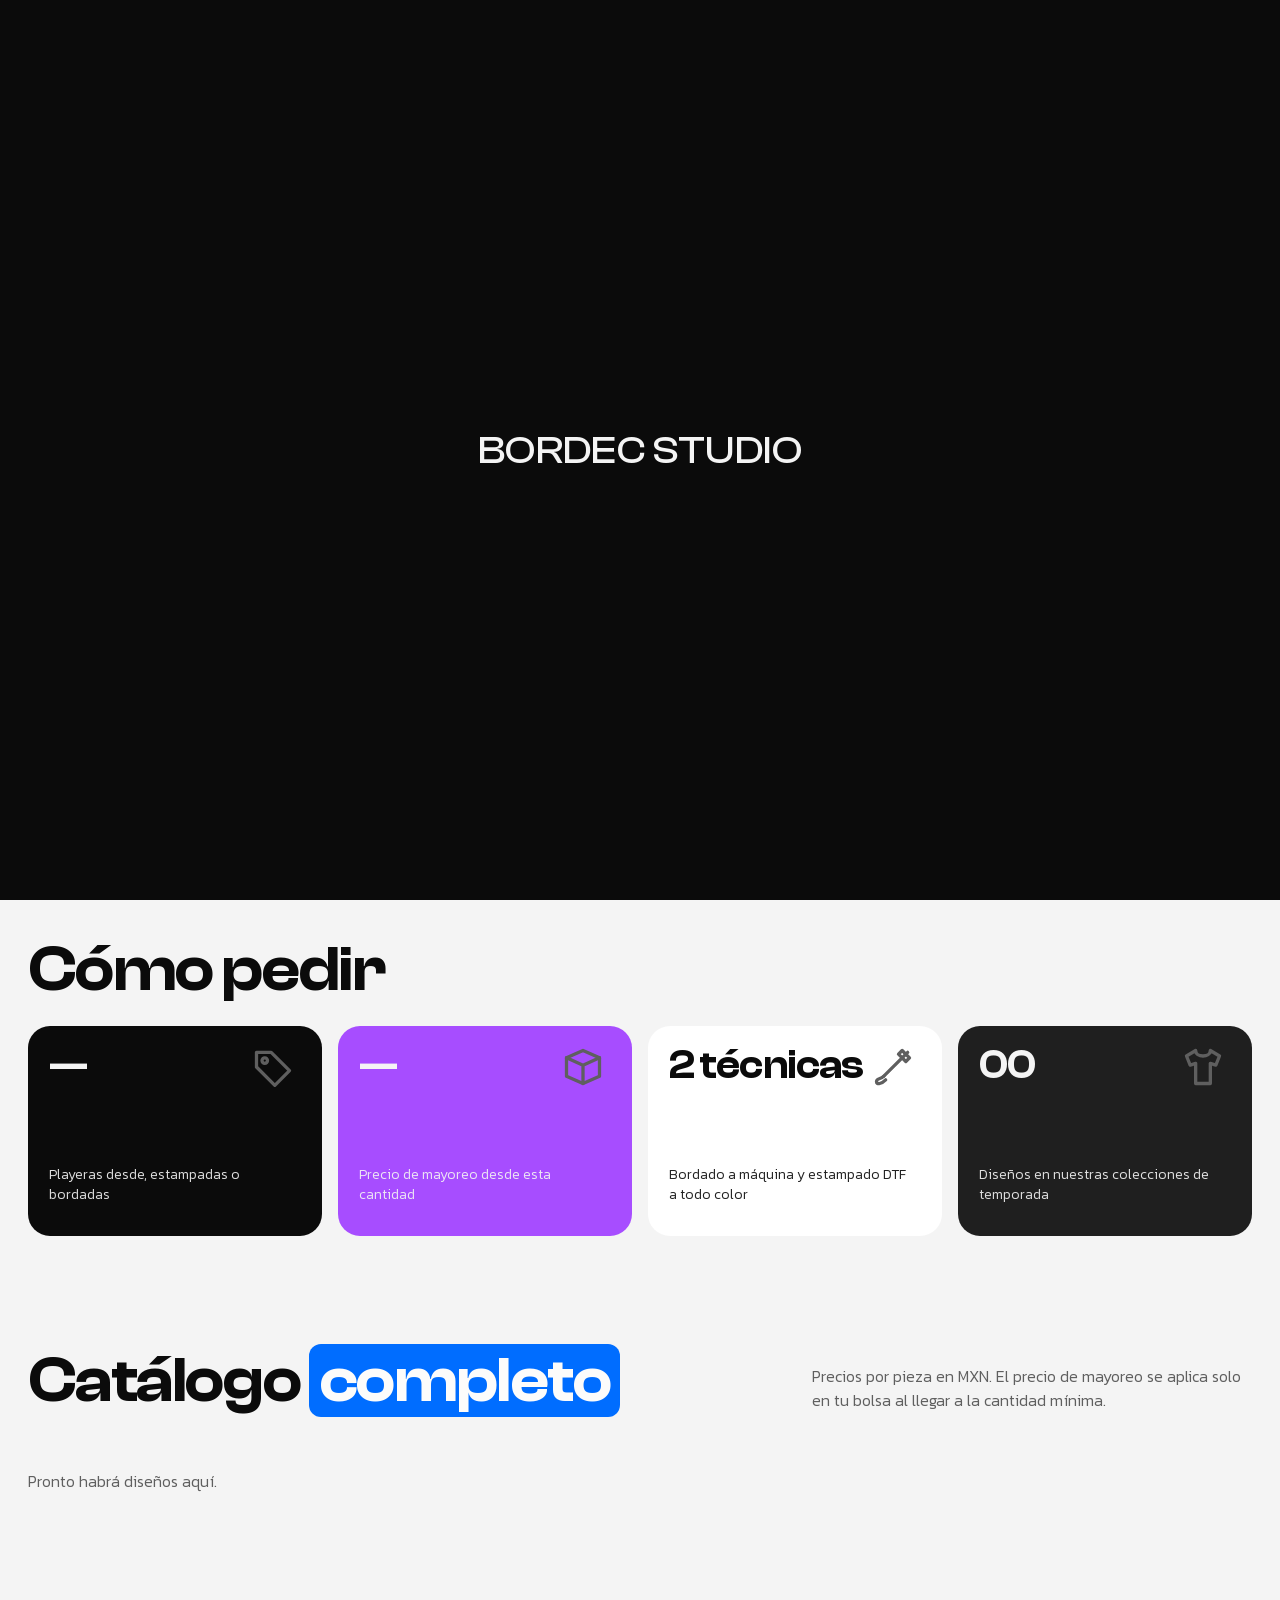
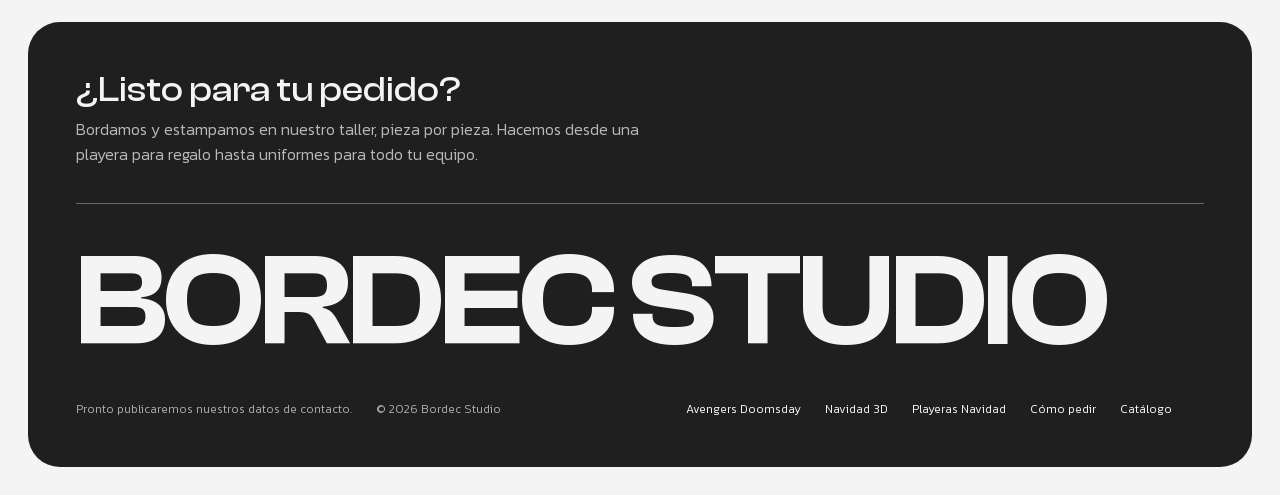
==== commit 98091626: "Carga mas rapida y a prueba de fallas" ====
--- a/index.html
+++ b/index.html
@@ -3,7 +3,7 @@
 <head>
 <meta charset="utf-8">
 <meta name="viewport" content="width=device-width, initial-scale=1, viewport-fit=cover">
-<meta http-equiv="Content-Security-Policy" content="default-src 'self'; script-src 'self'; style-src 'self' 'unsafe-inline' https://fonts.googleapis.com https://api.fontshare.com; font-src 'self' https://fonts.gstatic.com https://cdn.fontshare.com; img-src 'self' data: blob: https://wrzptgalxvvonsxfpinr.supabase.co; connect-src 'self' https://wrzptgalxvvonsxfpinr.supabase.co wss://wrzptgalxvvonsxfpinr.supabase.co; object-src 'none'; frame-src 'none'; worker-src 'none'; base-uri 'self'; form-action 'self'; upgrade-insecure-requests">
+<meta http-equiv="Content-Security-Policy" content="default-src 'self'; script-src 'self'; style-src 'self' 'unsafe-inline'; font-src 'self'; img-src 'self' data: blob: https://wrzptgalxvvonsxfpinr.supabase.co; connect-src 'self' https://wrzptgalxvvonsxfpinr.supabase.co wss://wrzptgalxvvonsxfpinr.supabase.co; object-src 'none'; frame-src 'none'; worker-src 'none'; base-uri 'self'; form-action 'self'; upgrade-insecure-requests">
 <meta name="referrer" content="strict-origin-when-cross-origin">
 <title>Bordec Studio</title>
 <meta name="description" content="Bordado y estampado DTF: playeras, sudaderas, polos y uniformes. Elige tu prenda, talla y color y pide por WhatsApp.">
@@ -13,18 +13,17 @@
 <meta property="og:type" content="website">
 <meta property="og:locale" content="es_MX">
 <meta property="og:url" content="https://bordecstudio.com/">
-<meta property="og:image" content="https://bordecstudio.com/share.jpg">
+<meta property="og:image" content="https://bordecstudio.com/share/avengers-doomsday.jpg">
 <meta property="og:image:width" content="1200">
 <meta property="og:image:height" content="630">
 <meta name="twitter:card" content="summary_large_image">
 <link rel="canonical" href="https://bordecstudio.com/">
-<link rel="preconnect" href="https://fonts.googleapis.com">
-<link rel="preconnect" href="https://fonts.gstatic.com" crossorigin>
-<link rel="preconnect" href="https://api.fontshare.com">
-<link rel="preconnect" href="https://cdn.fontshare.com" crossorigin>
-<link rel="stylesheet" href="https://api.fontshare.com/v2/css?f[]=clash-display@500,600,700&display=swap">
-<link rel="stylesheet" href="https://fonts.googleapis.com/css2?family=Kanit:wght@300;400;500;600&display=swap">
-<link rel="stylesheet" href="styles.css?v=202611222333">
+<link rel="preconnect" href="https://wrzptgalxvvonsxfpinr.supabase.co" crossorigin>
+<link rel="dns-prefetch" href="https://wrzptgalxvvonsxfpinr.supabase.co">
+<link rel="preload" href="fonts/kanit-400.woff2" as="font" type="font/woff2" crossorigin>
+<link rel="preload" href="fonts/clash-display-500.woff2" as="font" type="font/woff2" crossorigin>
+<link rel="stylesheet" href="styles.css?v=202611261500">
+<script src="guard.js?v=202611261500"></script>
 <link rel="icon" id="favicon" href="data:image/svg+xml,%3Csvg xmlns='http://www.w3.org/2000/svg' viewBox='0 0 32 32'%3E%3Crect width='32' height='32' rx='9' fill='%230b0b0b'/%3E%3Ccircle cx='16' cy='16' r='8' fill='none' stroke='%23f4f4f4' stroke-width='2.4' stroke-dasharray='3 2.4'/%3E%3C/svg%3E">
 </head>
 <body class="is-loading">
@@ -64,6 +63,7 @@
     <div class="adminbar-actions">
       <button class="btn btn-sm btn-light" id="aNew" type="button">+ Prenda</button>
       <button class="btn btn-sm btn-light" id="aSlide" type="button">+ Tarjeta</button>
+      <button class="btn btn-sm btn-light" id="aPrices" type="button">Precios</button>
       <button class="btn btn-sm btn-ghost-light" id="aPage" type="button">Logo y contacto</button>
       <button class="btn btn-sm btn-ghost-light" id="aHero" type="button">Portada</button>
       <button class="btn btn-sm btn-ghost-light" id="aBg" type="button">Fondos</button>
@@ -226,6 +226,7 @@
         <li>Se fabrica por pedido</li>
         <li>Listo en 2 a 8 días hábiles</li>
         <li>Envío: se cotiza con tu código postal</li>
+        <li>Pregunta por el precio a mayoreo a partir de 15 piezas</li>
       </ul>
       <div class="pd-price"><span id="pdPrice"></span><span class="pd-ws" id="pdWs"></span></div>
       <div id="pdSizesBox"><p class="box-label">Talla</p><div class="sizes light" id="pdSizes" role="radiogroup" aria-label="Talla"></div></div>
@@ -325,8 +326,10 @@
         <div><label for="edWsMin">Desde (piezas)</label><input id="edWsMin" type="number" min="0" inputmode="numeric"></div>
       </div>
       <p class="form-help">Con precio 0 la prenda se muestra como «Cotizar».</p>
-      <label for="edSizes">Tallas</label>
-      <input id="edSizes" type="text" placeholder="S, M, L, XL, XXL">
+      <label for="edPricePer">El precio es por</label>
+      <input id="edPricePer" type="text" placeholder="pieza (ej. el kit completo, la pareja, el juego de 10)">
+      <label for="edSizes">Tallas o tamaños (separados por coma)</label>
+      <input id="edSizes" type="text" placeholder="Prendas: CH, M, G, EG. Piezas 3D: 10 cm, 15 cm, 20 cm">
       <label for="edColors">Colores disponibles</label>
       <input id="edColors" type="text" placeholder="Negro #141414, Blanco #f1f1f1">
       <p class="form-help">Separa con comas. Cada color lleva su nombre y su código, por ejemplo «Rojo #ff2525».</p>
@@ -371,6 +374,33 @@
           <button class="btn btn-ghost" type="button" id="edDelNo">Conservar</button>
         </div>
       </div>
+    </div>
+  </form>
+</dialog>
+
+<!-- Bulk price editor -->
+<dialog id="dlgPrices" class="dlg dlg-wide" aria-labelledby="prTitle">
+  <form id="prForm" class="form pr" novalidate>
+    <div class="drawer-head">
+      <h3 id="prTitle">Precios</h3>
+      <button class="iconbtn" type="button" data-close aria-label="Cerrar"><svg viewBox="0 0 24 24" width="20" height="20" aria-hidden="true"><path d="M6 6l12 12M18 6L6 18" stroke="currentColor" stroke-width="1.8"/></svg></button>
+    </div>
+    <p class="form-help">Cambia los precios que quieras y guarda todo de una vez. Los que cambiaste se marcan en amarillo.</p>
+    <div class="pr-tools">
+      <div><label for="prCol">Colección</label><select id="prCol"></select></div>
+      <div><label for="prQ">Buscar</label><input id="prQ" type="text" placeholder="Nombre de la pieza" autocomplete="off"></div>
+    </div>
+    <div class="pr-wrap">
+      <table class="pr-table">
+        <thead><tr><th scope="col">Foto</th><th scope="col">Pieza</th><th scope="col">Precio actual</th><th scope="col">Nuevo precio</th></tr></thead>
+        <tbody id="prBody"></tbody>
+      </table>
+    </div>
+    <p class="form-err" id="prErr" hidden></p>
+    <div class="pr-foot">
+      <span class="form-help" id="prCount">Sin cambios</span>
+      <button class="btn btn-ghost" type="button" id="prUndo" disabled>Deshacer cambios</button>
+      <button class="btn btn-dark" type="submit" id="prSave" disabled>Guardar precios</button>
     </div>
   </form>
 </dialog>
@@ -683,7 +713,7 @@
 
 <div class="toast" id="toast" role="status" aria-live="polite" hidden></div>
 
-<script src="supabase.js?v=2.45.4"></script>
-<script src="app.js?v=202611222333"></script>
+<script src="supabase.js?v=2.45.4" defer></script>
+<script src="app.js?v=202611261500" defer></script>
 </body>
 </html>
--- a/styles.css
+++ b/styles.css
@@ -1,3 +1,12 @@
+/* ---------- Fonts, served from this site ---------- */
+@font-face { font-family: 'Kanit'; font-style: normal; font-weight: 300; font-display: swap; src: url('fonts/kanit-300.woff2') format('woff2'); unicode-range: U+0000-00FF, U+0131, U+0152-0153, U+02BB-02BC, U+02C6, U+02DA, U+02DC, U+0304, U+0308, U+0329, U+2000-206F, U+20AC, U+2122, U+2191, U+2193, U+2212, U+2215, U+FEFF, U+FFFD; }
+@font-face { font-family: 'Kanit'; font-style: normal; font-weight: 400; font-display: swap; src: url('fonts/kanit-400.woff2') format('woff2'); unicode-range: U+0000-00FF, U+0131, U+0152-0153, U+02BB-02BC, U+02C6, U+02DA, U+02DC, U+0304, U+0308, U+0329, U+2000-206F, U+20AC, U+2122, U+2191, U+2193, U+2212, U+2215, U+FEFF, U+FFFD; }
+@font-face { font-family: 'Kanit'; font-style: normal; font-weight: 500; font-display: swap; src: url('fonts/kanit-500.woff2') format('woff2'); unicode-range: U+0000-00FF, U+0131, U+0152-0153, U+02BB-02BC, U+02C6, U+02DA, U+02DC, U+0304, U+0308, U+0329, U+2000-206F, U+20AC, U+2122, U+2191, U+2193, U+2212, U+2215, U+FEFF, U+FFFD; }
+@font-face { font-family: 'Kanit'; font-style: normal; font-weight: 600; font-display: swap; src: url('fonts/kanit-600.woff2') format('woff2'); unicode-range: U+0000-00FF, U+0131, U+0152-0153, U+02BB-02BC, U+02C6, U+02DA, U+02DC, U+0304, U+0308, U+0329, U+2000-206F, U+20AC, U+2122, U+2191, U+2193, U+2212, U+2215, U+FEFF, U+FFFD; }
+@font-face { font-family: 'Clash Display'; font-style: normal; font-weight: 500; font-display: swap; src: url('fonts/clash-display-500.woff2') format('woff2'); }
+@font-face { font-family: 'Clash Display'; font-style: normal; font-weight: 600; font-display: swap; src: url('fonts/clash-display-600.woff2') format('woff2'); }
+@font-face { font-family: 'Clash Display'; font-style: normal; font-weight: 700; font-display: swap; src: url('fonts/clash-display-700.woff2') format('woff2'); }
+
 /* Hallmark · v2.0.0 · polish (keep the look) · genre: editorial · job: buy (cart, then WhatsApp) · nav: pill bar of the collections and the bag, by brand · footer: about, contact and the giant wordmark, by brand · signature: the rotating wheel of season cards · copy: verbatim */
 /* Hallmark · pre-emit critique: P4 H4 E4 S4 R3 V3 · weakest: R, the hero carries a ring, crosses and a mark at once; each can be switched off in Portada, so the owner decides */
 /* Hallmark · waive 38iii · the blue band on the catalog heading word · Bordec chose this highlighter band as its catalog signature in the first redesign, from its own Pinterest reference */
@@ -692,3 +701,36 @@
 @keyframes homeHead { from { opacity: 0; transform: translateY(12px); } to { opacity: 1; transform: none; } }
 @media (prefers-reduced-motion: reduce) { .home.enter .htile, .home.enter .home-head { animation: none; } }
 body:not(.editing) .htile.empty { opacity: .35; box-shadow: none; }
+.size-note { margin: 0; font-size: var(--t-2); color: var(--gray-dark); }
+
+/* Bulk price editor */
+.pr-tools { display: grid; grid-template-columns: minmax(0, 1fr) minmax(0, 1.4fr); gap: 12px; }
+.pr-wrap { max-height: min(56vh, 560px); overflow: auto; border: 1px solid var(--line); border-radius: 16px; margin-top: 8px; }
+.pr-table { width: 100%; border-collapse: collapse; font-size: var(--t-2); }
+.pr-table th { position: sticky; top: 0; z-index: 1; background: var(--white); text-align: left; font-weight: 500; color: var(--graphite); padding: 10px 12px; border-bottom: 1px solid var(--line); }
+.pr-table td { padding: 8px 12px; border-bottom: 1px solid var(--line); vertical-align: middle; }
+.pr-table tr:last-child td { border-bottom: 0; }
+.pr-table img { width: 44px; height: 44px; object-fit: cover; border-radius: 10px; display: block; background: var(--line); }
+.pr-name { font-weight: 500; }
+.pr-name small { display: block; font-weight: 400; color: var(--graphite); }
+.pr-old { font-family: var(--f-mono); white-space: nowrap; }
+.pr-table input[type="number"] { width: 120px; min-height: 44px; font-family: var(--f-mono); }
+.pr-table tr.is-dirty td { background: rgba(242, 180, 0, .16); }
+.pr-table tr.is-dirty input[type="number"] { border-color: #f2b400; box-shadow: 0 0 0 1px #f2b400; }
+.pr-foot { display: flex; align-items: center; justify-content: flex-end; gap: 12px; flex-wrap: wrap; margin-top: 8px; }
+.pr-foot .form-help { margin-right: auto; }
+@media (max-width: 600px) {
+  .pr-tools { grid-template-columns: 1fr; }
+  .pr-table th:first-child, .pr-table td:first-child { display: none; }
+  .pr-table th, .pr-table td { padding: 8px; }
+  .pr-table input[type="number"] { width: 76px; }
+}
+
+/* ---------- Loader fallback: shown by guard.js when the page cannot start ---------- */
+.loader-fail .loader-mark { animation: none; }
+.loader-msg { display: grid; gap: 16px; justify-items: center; max-width: 34ch; padding: 0 24px; text-align: center; }
+.loader-msg p { margin: 0; font-size: 1rem; line-height: 1.5; }
+.loader-msg .loader-hint { font-size: .875rem; opacity: .7; }
+.loader-btn { min-height: 48px; padding: 0 28px; border: 0; border-radius: 999px; background: var(--paper); color: var(--ink); font: 500 1rem/1 var(--f-body); cursor: pointer; }
+.loader-btn:focus-visible { outline: 2px solid var(--paper); outline-offset: 3px; }
+.empty .btn { margin-top: 16px; }
